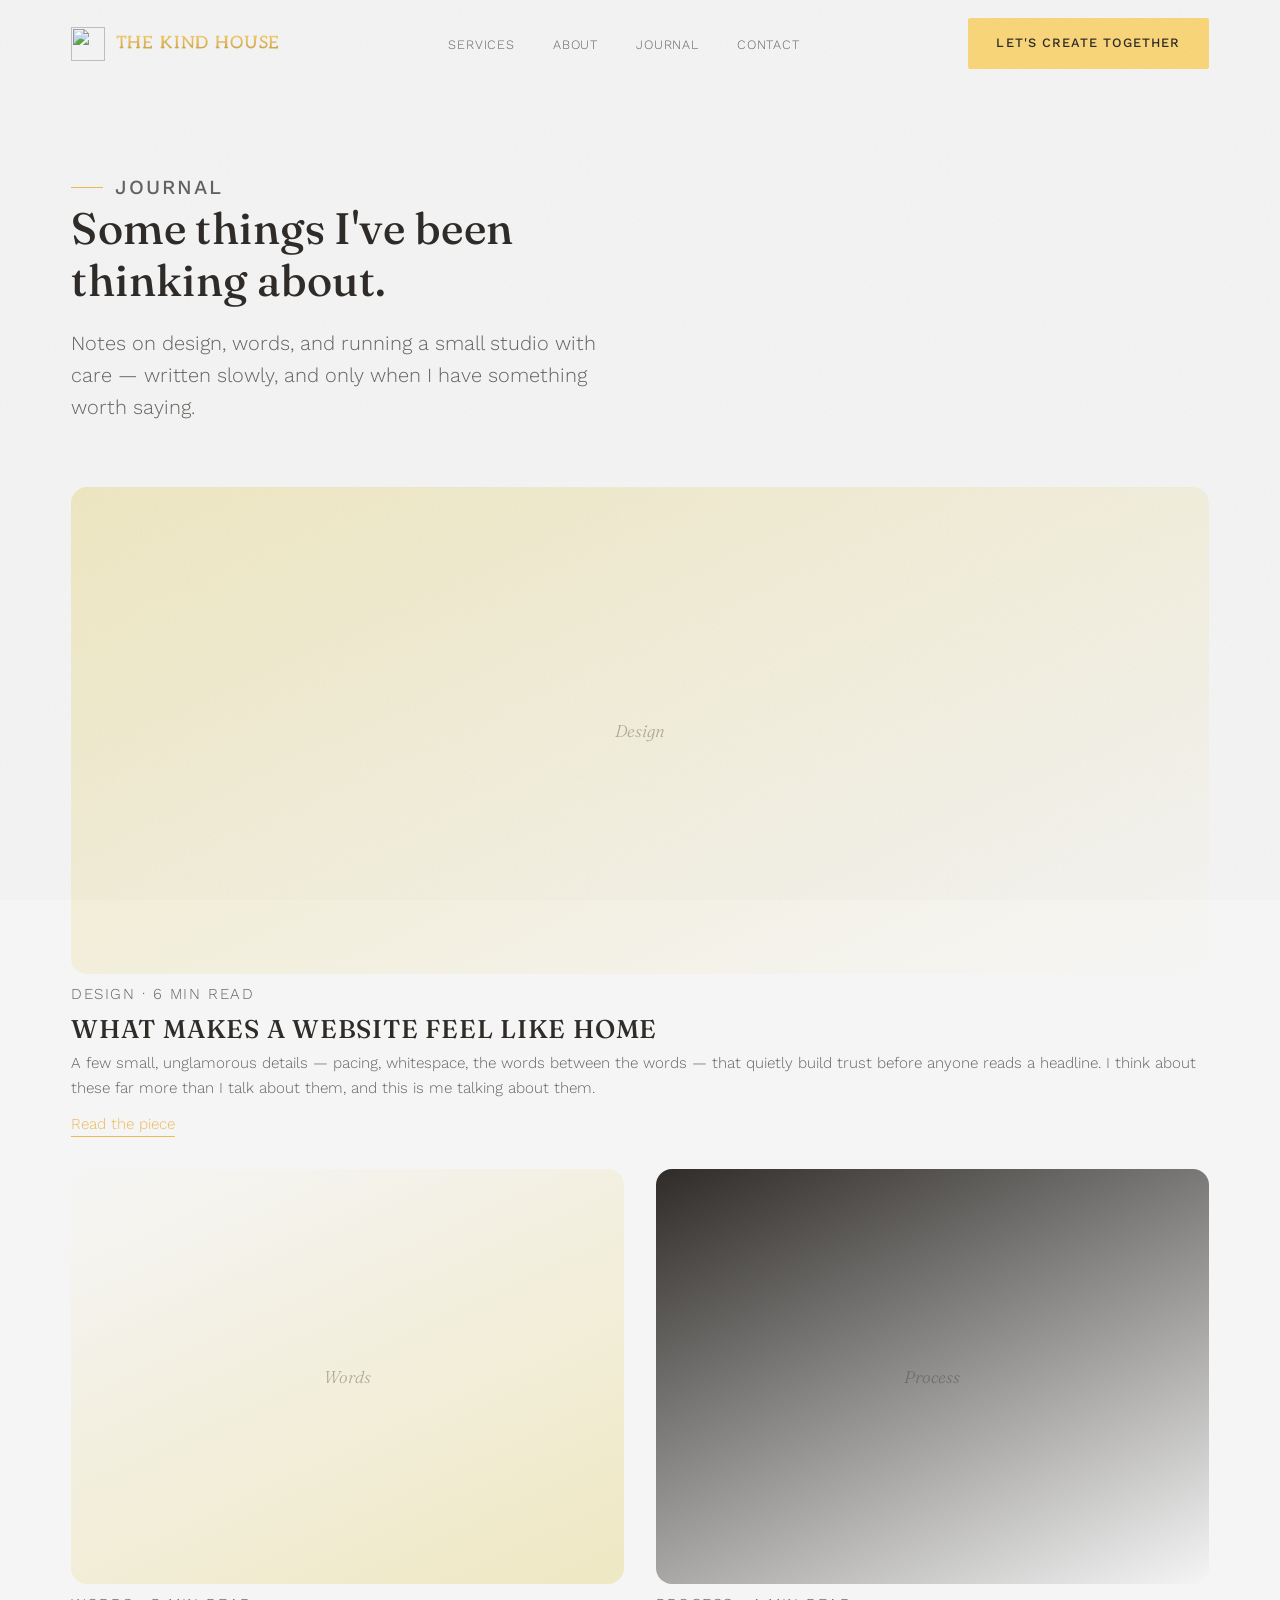
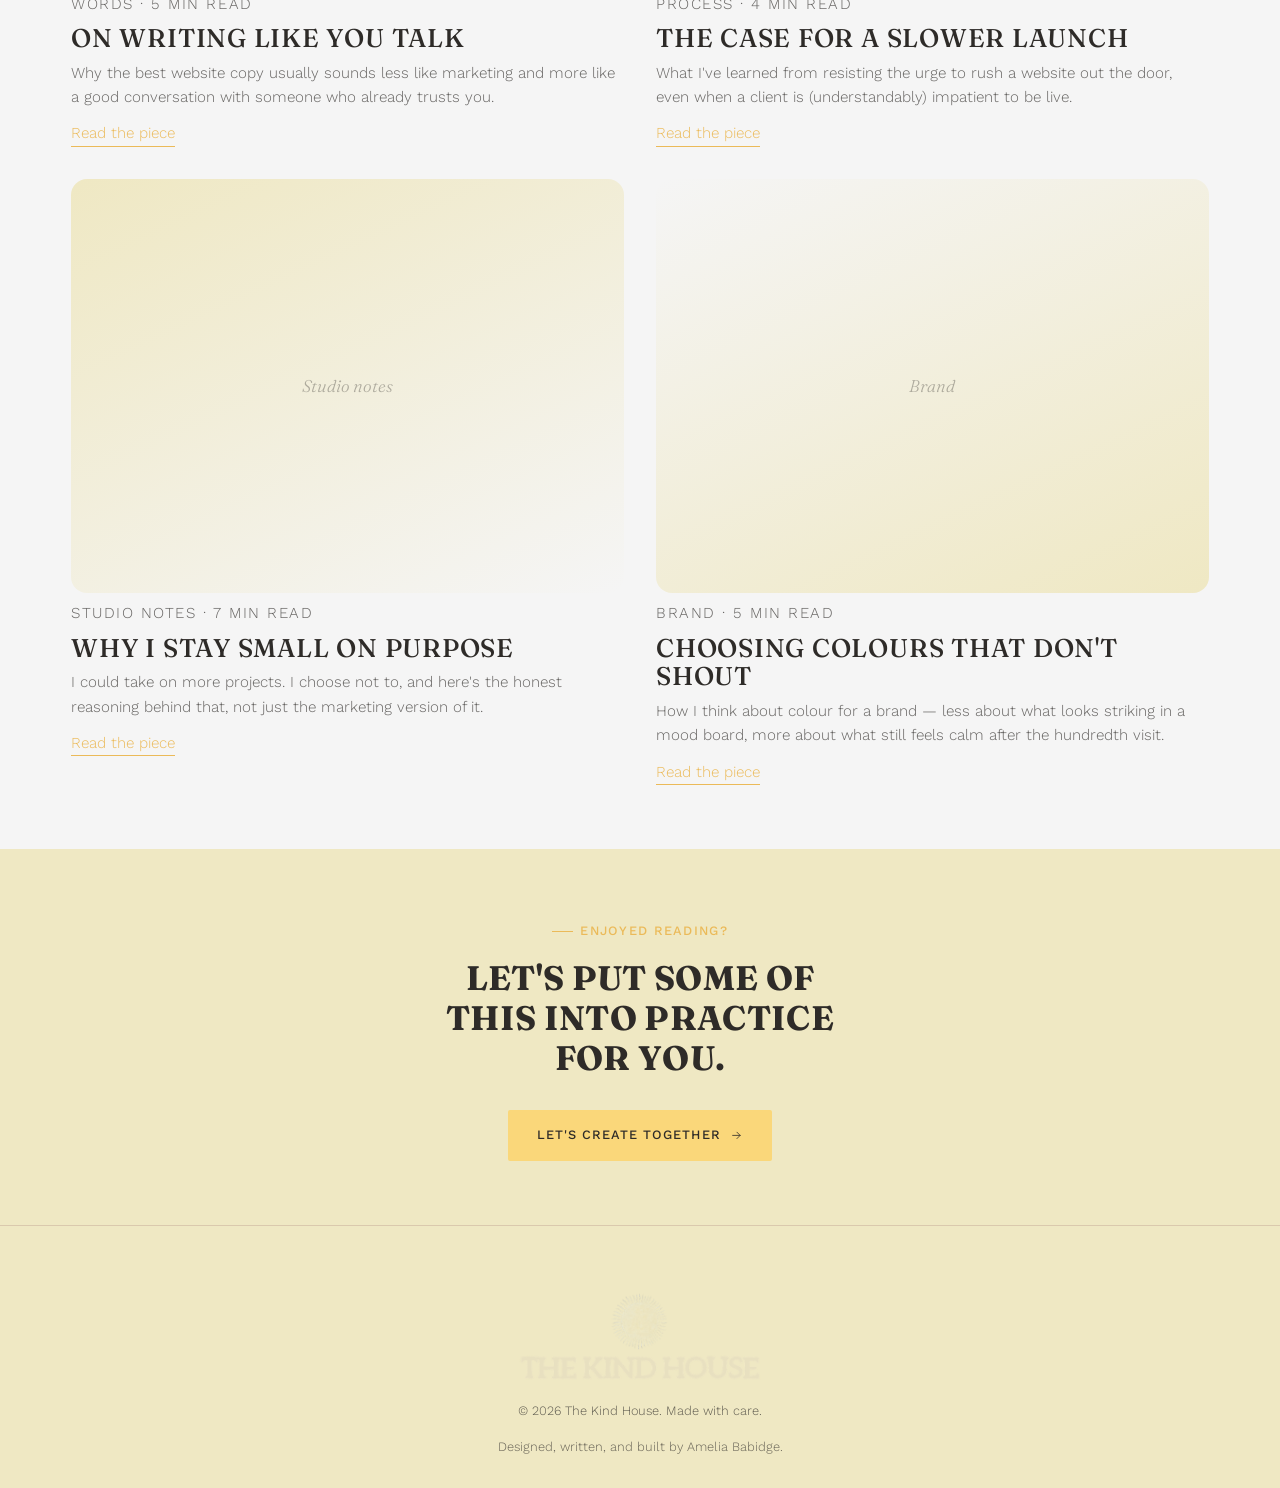
==== journal.html @ 92430867 "Intro statement rises up over the hero video near its end Same pattern as the About/dolphin and Kind" ====
<!doctype html>
<html lang="en">
<head>
  <meta charset="UTF-8">
  <meta name="viewport" content="width=device-width, initial-scale=1">
  <title>Journal — The Kind House</title>
  <meta name="description" content="Notes on design, words, and running a small studio with care — from The Kind House.">
  <link rel="icon" type="image/png" sizes="32x32" href="assets/favicon-32.png">
  <link rel="icon" type="image/png" sizes="16x16" href="assets/favicon-16.png">
  <link rel="apple-touch-icon" sizes="180x180" href="assets/favicon-180.png">
  <link rel="icon" href="assets/favicon.ico">
  <link rel="stylesheet" href="css/style.css?v=21">
</head>
<body>
  <a class="skip-link" href="#main">Skip to content</a>

  <div class="scroll-progress" aria-hidden="true"><span class="scroll-progress__bar"></span></div>

  <header class="site-header" id="site-header">
    <div class="container site-header__inner">
      <a href="index.html" class="brand" aria-label="The Kind House — home">
        <img src="assets/img/icon.png" alt="" class="brand__mark">
        <span class="brand__word">The Kind House</span>
      </a>

      <nav class="nav" id="site-nav" aria-label="Primary">
        <ul class="nav__list">
          <li><a href="index.html#services">Services</a></li>
          <li><a href="index.html#about">About</a></li>
          <li><a href="journal.html">Journal</a></li>
          <li><a href="index.html#contact">Contact</a></li>
        </ul>
      </nav>

      <div class="site-header__actions">
        <a href="index.html#contact" class="btn btn-primary header-cta">Let's create together</a>
        <button class="nav-toggle" id="nav-toggle" aria-expanded="false" aria-controls="site-nav">
          <span class="visually-hidden">Toggle menu</span>
          <span class="nav-toggle__bar"></span>
        </button>
      </div>
    </div>
  </header>

  <main id="main">
    <section class="page-hero">
      <div class="container">
        <p class="eyebrow" data-reveal>Journal</p>
        <h1 data-reveal>Some things I've been thinking about.</h1>
        <p data-reveal>Notes on design, words, and running a small studio with care — written slowly, and only when I have something worth saying.</p>
      </div>
    </section>

    <section style="padding-top: 0;">
      <div class="container">
        <div class="journal-index__grid">

          <article class="journal-card" data-reveal>
            <div class="journal-card__media tone-3"><span>Design</span></div>
            <p class="journal-card__meta">Design · 6 min read</p>
            <h3>What makes a website feel like home</h3>
            <p>A few small, unglamorous details — pacing, whitespace, the words between the words — that quietly build trust before anyone reads a headline. I think about these far more than I talk about them, and this is me talking about them.</p>
            <a href="#">Read the piece</a>
          </article>

          <article class="journal-card" data-reveal>
            <div class="journal-card__media tone-1"><span>Words</span></div>
            <p class="journal-card__meta">Words · 5 min read</p>
            <h3>On writing like you talk</h3>
            <p>Why the best website copy usually sounds less like marketing and more like a good conversation with someone who already trusts you.</p>
            <a href="#">Read the piece</a>
          </article>

          <article class="journal-card" data-reveal>
            <div class="journal-card__media tone-2"><span>Process</span></div>
            <p class="journal-card__meta">Process · 4 min read</p>
            <h3>The case for a slower launch</h3>
            <p>What I've learned from resisting the urge to rush a website out the door, even when a client is (understandably) impatient to be live.</p>
            <a href="#">Read the piece</a>
          </article>

          <article class="journal-card" data-reveal>
            <div class="journal-card__media tone-3"><span>Studio notes</span></div>
            <p class="journal-card__meta">Studio notes · 7 min read</p>
            <h3>Why I stay small on purpose</h3>
            <p>I could take on more projects. I choose not to, and here's the honest reasoning behind that, not just the marketing version of it.</p>
            <a href="#">Read the piece</a>
          </article>

          <article class="journal-card" data-reveal>
            <div class="journal-card__media tone-1"><span>Brand</span></div>
            <p class="journal-card__meta">Brand · 5 min read</p>
            <h3>Choosing colours that don't shout</h3>
            <p>How I think about colour for a brand — less about what looks striking in a mood board, more about what still feels calm after the hundredth visit.</p>
            <a href="#">Read the piece</a>
          </article>

        </div>
      </div>
    </section>

    <section class="section-alt" id="contact" style="text-align:center;">
      <div class="container" style="max-width: 34rem;">
        <p class="eyebrow" data-reveal style="justify-content:center;">Enjoyed reading?</p>
        <h2 data-reveal style="margin-top:1rem; font-size: var(--step-2xl);">Let's put some of this into practice for you.</h2>
        <div data-reveal style="margin-top:2rem; display:flex; justify-content:center;">
          <a href="index.html#contact" class="btn btn-primary">Let's create together
            <svg viewBox="0 0 24 24" fill="none" stroke="currentColor" stroke-width="1.5" stroke-linecap="round"><path d="M5 12h14M13 6l6 6-6 6"/></svg>
          </a>
        </div>
      </div>
    </section>
  </main>

  <footer class="site-footer">
    <div class="container footer__bottom-only">
      <a href="index.html" class="brand">
        <img src="assets/img/the%20kind%20house%20logo.png" alt="The Kind House" class="brand__logo brand__logo--footer">
      </a>
      <p class="footer__copyright">&copy; <span id="year"></span> The Kind House. Made with care.</p>
      <p class="footer__credit">Designed, written, and built by Amelia Babidge.</p>
    </div>
  </footer>

  <script src="js/script.js"></script>
  <script src="js/motion.js"></script>
</body>
</html>
---- css/style.css ----
/* ==========================================================================
   Kind House — Design Tokens
   Quiet, editorial, hand-crafted. A creative home for thoughtful businesses.
   ========================================================================== */

@import url('https://fonts.googleapis.com/css2?family=Cormorant+Garamond:ital,wght@0,400;0,500;0,600;1,400;1,500&family=Work+Sans:wght@300;400;500;600&family=Fraunces:ital,opsz,wght@0,9..144,300;0,9..144,600;0,9..144,900;1,9..144,500&display=swap');

@font-face {
  font-family: 'Raw Serif';
  src: url('../assets/fonts/RawSerif-Regular.ttf') format('truetype');
  font-weight: 400;
  font-style: normal;
  font-display: swap;
}
@font-face {
  font-family: 'Raw Serif';
  src: url('../assets/fonts/RawSerif-Bold.ttf') format('truetype');
  font-weight: 700;
  font-style: normal;
  font-display: swap;
}
@font-face {
  font-family: 'Raw Serif';
  src: url('../assets/fonts/RawSerif-Italic.ttf') format('truetype');
  font-weight: 400;
  font-style: italic;
  font-display: swap;
}
@font-face {
  font-family: 'Raw Serif';
  src: url('../assets/fonts/RawSerif-BoldItalic.ttf') format('truetype');
  font-weight: 700;
  font-style: italic;
  font-display: swap;
}

:root {
  /* Color — only #F5F5F5 (primary) and #EFE8C3 (warm accent) as backgrounds, with charcoal and yellow/gold as accents. */
  --color-bg: #f5f5f5;
  --color-bg-alt: #efe8c3;
  --color-stone: #f5f5f5;
  --color-honey: #ebba59;
  --color-honey-deep: #b8862a;
  --color-butter: #fad77a;
  --color-butter-deep: #c99a3e;
  --color-gold-light: #fad77a;
  --color-gold-deep: #b8862a;
  --color-charcoal: #2e2b28;
  --color-charcoal-soft: rgba(46, 43, 40, 0.72);
  --color-charcoal-faint: rgba(46, 43, 40, 0.7);
  --color-border: rgba(46, 43, 40, 0.18);
  --color-card: #f5f5f5;
  --color-on-dark: #fce9b5;

  /* Wine — a single premium accent, used sparingly alongside the honey/gold system. */
  --color-wine: #6b2737;
  --color-wine-deep: #4f1c28;
  --color-wine-soft: rgba(107, 39, 55, 0.16);

  /* Type — Fraunces carries the bold, hand-set display moments; Baloo 2 is the rounded, chunky wordmark face; Cormorant stays for small italic warmth; Work Sans for body and labels. */
  --font-serif: 'Cormorant Garamond', 'Iowan Old Style', Georgia, serif;
  --font-sans: 'Work Sans', -apple-system, BlinkMacSystemFont, sans-serif;
  --font-display: 'Fraunces', 'Cormorant Garamond', Georgia, serif;
  --font-raw-serif: 'Raw Serif', 'Cormorant Garamond', Georgia, serif;

  --step-xs: 0.8rem;
  --step-sm: 0.95rem;
  --step-base: 1.0625rem;
  --step-md: 1.25rem;
  --step-lg: 1.6rem;
  --step-xl: clamp(1.5rem, 1.35rem + 0.7vw, 1.85rem);
  --step-2xl: clamp(1.6rem, 1.35rem + 1.2vw, 2.125rem);
  --step-3xl: clamp(1.9rem, 1.5rem + 1.9vw, 2.75rem);

  /* Spacing — generous, editorial */
  --space-1: 0.25rem;
  --space-2: 0.5rem;
  --space-3: 0.75rem;
  --space-4: 1rem;
  --space-5: 1.25rem;
  --space-6: 1.5rem;
  --space-7: 1.75rem;
  --space-8: 2rem;
  --space-12: 3rem;
  --space-14: 3.5rem;
  --space-16: 4rem;
  --space-24: 6rem;
  --space-32: 8rem;

  --container-max: 1240px;
  --border-hairline: 1px solid var(--color-border);
  --ease-out: cubic-bezier(0.16, 1, 0.3, 1);
  --dur-base: 480ms;

  --header-h: 84px;
}

/* ==========================================================================
   Reset
   ========================================================================== */

*, *::before, *::after { box-sizing: border-box; }

html {
  scroll-behavior: smooth;
  -webkit-text-size-adjust: 100%;
}

@media (prefers-reduced-motion: reduce) {
  html { scroll-behavior: auto; }
  *, *::before, *::after {
    animation-duration: 0.01ms !important;
    animation-iteration-count: 1 !important;
    transition-duration: 0.01ms !important;
    scroll-behavior: auto !important;
  }
}

body, h1, h2, h3, h4, p, figure, blockquote, dl, dd, ul {
  margin: 0;
}

ul { padding: 0; list-style: none; }

body {
  font-family: var(--font-sans);
  background: var(--color-bg);
  color: var(--color-charcoal);
  font-size: var(--step-base);
  font-weight: 300;
  line-height: 1.6;
  -webkit-font-smoothing: antialiased;
  position: relative;
}

/* Subtle paper grain — gives the whole page a lightly worn, printed quality rather than a flat digital surface. */
body::after {
  content: '';
  position: fixed;
  inset: 0;
  z-index: 300;
  pointer-events: none;
  opacity: 0.05;
  mix-blend-mode: multiply;
  background-image: url("data:image/svg+xml;utf8,<svg xmlns='http://www.w3.org/2000/svg' width='180' height='180'><filter id='n'><feTurbulence type='fractalNoise' baseFrequency='0.85' numOctaves='2' stitchTiles='stitch'/><feColorMatrix type='matrix' values='0 0 0 0 0.18  0 0 0 0 0.16  0 0 0 0 0.14  0 0 0 0.9 0'/></filter><rect width='100%25' height='100%25' filter='url(%23n)'/></svg>");
  background-size: 180px 180px;
}

@media (prefers-reduced-motion: reduce) {
  body::after { display: none; }
}

img { max-width: 100%; display: block; }

a { color: inherit; text-decoration: none; }

h1, h2, h3, h4 {
  font-family: var(--font-display);
  font-weight: 500;
  line-height: 1.12;
  color: var(--color-charcoal);
}

h1, .section-head h2, #contact h2 {
  font-family: var(--font-display);
  font-weight: 480;
  font-optical-sizing: auto;
  letter-spacing: 0.01em;
  line-height: 1.18;
}

h3 {
  text-transform: uppercase;
  letter-spacing: 0.03em;
}

h1 em, .section-head h2 em {
  font-style: normal;
}

.skip-link {
  position: absolute;
  left: -999px;
  top: 0;
  background: var(--color-charcoal);
  color: var(--color-bg);
  padding: 0.75rem 1.25rem;
  z-index: 200;
}
.skip-link:focus { left: 1rem; top: 1rem; }

:focus-visible {
  outline: 2px solid var(--color-honey);
  outline-offset: 3px;
}

.container {
  max-width: var(--container-max);
  margin-inline: auto;
  padding-inline: clamp(1.5rem, 4vw, 3.5rem);
}

.eyebrow {
  display: inline-flex;
  align-items: center;
  gap: 0.6em;
  font-family: var(--font-sans);
  font-size: var(--step-xs);
  font-weight: 500;
  letter-spacing: 0.1em;
  text-transform: uppercase;
  color: var(--color-honey);
}
.eyebrow::before {
  content: '';
  width: 1.6em;
  height: 1px;
  background: var(--color-honey);
  display: inline-block;
}

/* ==========================================================================
   Buttons
   ========================================================================== */

.btn {
  display: inline-flex;
  align-items: center;
  gap: 0.6rem;
  padding: 0.95rem 1.8rem;
  border-radius: 2px;
  font-family: var(--font-sans);
  font-size: var(--step-xs);
  font-weight: 500;
  letter-spacing: 0.08em;
  text-transform: uppercase;
  transition: transform var(--dur-base) var(--ease-out), background-color var(--dur-base) var(--ease-out),
    color var(--dur-base) var(--ease-out), border-color var(--dur-base) var(--ease-out);
  white-space: nowrap;
  cursor: pointer;
  border: none;
}
.btn svg { width: 1em; height: 1em; transition: transform var(--dur-base) var(--ease-out); }
.btn:hover svg { transform: translateX(3px); }
.btn:hover { transform: translateY(-2px); }

.btn-primary {
  background: var(--color-butter);
  color: var(--color-charcoal);
}
.btn-primary:hover { background: var(--color-honey); }

.btn-ghost {
  background: transparent;
  color: var(--color-charcoal);
  border: 1px solid var(--color-border);
}
.btn-ghost:hover { border-color: var(--color-honey); color: var(--color-honey); }

/* ==========================================================================
   Scroll progress
   ========================================================================== */

.scroll-progress {
  position: fixed;
  inset-inline: 0;
  top: 0;
  height: 3px;
  z-index: 150;
  pointer-events: none;
}
.scroll-progress__bar {
  display: block;
  height: 100%;
  width: 0%;
  background: linear-gradient(90deg, var(--color-wine), var(--color-honey));
  transform-origin: left;
}

/* ==========================================================================
   Header
   ========================================================================== */

.site-header {
  position: fixed;
  inset-inline: 0;
  top: 0;
  z-index: 100;
  border-bottom: 1px solid transparent;
  transition: background-color var(--dur-base) var(--ease-out), border-color var(--dur-base) var(--ease-out),
    backdrop-filter var(--dur-base) var(--ease-out), opacity var(--dur-base) var(--ease-out),
    transform var(--dur-base) var(--ease-out);
}
.site-header.is-scrolled {
  background: rgba(245, 245, 245, 0.86);
  backdrop-filter: blur(10px);
  border-bottom-color: var(--color-border);
}
.site-header.header-hidden {
  opacity: 0;
  transform: translateY(-16px);
  pointer-events: none;
}
/* The photo-hero header stays fully transparent the entire time it's visible —
   it fades away at the second section instead of turning solid. */
body.has-hero-photo .site-header.is-scrolled {
  background: transparent;
  backdrop-filter: none;
  border-bottom-color: transparent;
}

.site-header__inner {
  height: var(--header-h);
  display: flex;
  align-items: center;
  justify-content: space-between;
  gap: 2rem;
}

.brand--logo-only { justify-self: center; }
.brand__logo { height: 40px; width: auto; }
.brand__logo--large { height: 100px; }
.brand__logo--footer { height: 95px; }

.site-header__top {
  display: grid;
  grid-template-columns: 1fr auto 1fr;
  align-items: center;
  padding-block: var(--space-4);
}
.site-header__spacer { display: block; }
.site-header--stacked .site-header__actions { justify-self: end; }
.site-header--stacked .nav {
  padding-block: var(--space-3);
}
.site-header--stacked .nav__list { justify-content: center; }

@media (min-width: 861px) {
  .site-header--stacked .nav { display: block; }
}

.brand {
  display: flex;
  align-items: center;
  gap: 0.65rem;
  color: var(--color-charcoal);
}
.brand__mark { width: 34px; height: 34px; object-fit: contain; color: var(--color-charcoal); }
.brand__word {
  font-family: var(--font-raw-serif);
  font-weight: 400;
  text-transform: uppercase;
  letter-spacing: 0.04em;
  font-size: 1.3rem;
  background: linear-gradient(180deg, var(--color-gold-light) 15%, var(--color-gold-deep) 100%);
  background-clip: text;
  -webkit-background-clip: text;
  color: transparent;
  -webkit-text-fill-color: transparent;
}

.nav__list {
  display: flex;
  align-items: center;
  gap: 2.4rem;
}
.nav__list a {
  font-family: var(--font-sans);
  font-size: var(--step-xs);
  letter-spacing: 0.06em;
  text-transform: uppercase;
  color: var(--color-charcoal-soft);
  position: relative;
  padding-bottom: 4px;
}
.nav__list a::after {
  content: '';
  position: absolute;
  left: 0; bottom: 0;
  width: 100%; height: 1px;
  background: var(--color-honey);
  transform: scaleX(0);
  transform-origin: left;
  transition: transform var(--dur-base) var(--ease-out);
}
.nav__list a:hover { color: var(--color-charcoal); }
.nav__list a:hover::after { transform: scaleX(1); }

.site-header__actions { display: flex; align-items: center; gap: 1rem; }

/* Transparent, light-text header the whole time it sits over the hero photo — it fades away rather than turning solid. */
body.has-hero-photo .site-header .nav:not(.is-open) .nav__list a,
body.has-hero-photo .site-header .nav-toggle {
  color: var(--color-on-dark);
}
body.has-hero-photo .site-header .nav-toggle {
  border-color: rgba(243, 233, 216, 0.4);
}
body.has-hero-photo .site-header .nav:not(.is-open) .nav__list a:hover {
  color: var(--color-honey);
}
.nav-toggle {
  display: none;
  width: 40px; height: 40px;
  border-radius: 50%;
  border: 1px solid var(--color-border);
  background: transparent;
  align-items: center;
  justify-content: center;
  cursor: pointer;
}
.nav-toggle__bar {
  display: block;
  width: 16px; height: 1px;
  background: currentColor;
  position: relative;
  transition: background-color var(--dur-base) var(--ease-out);
}
.nav-toggle__bar::before, .nav-toggle__bar::after {
  content: '';
  position: absolute;
  left: 0; width: 100%; height: 1px;
  background: currentColor;
  transition: transform var(--dur-base) var(--ease-out);
}
.nav-toggle__bar::before { transform: translateY(-5px); }
.nav-toggle__bar::after { transform: translateY(5px); }

.nav-toggle.is-open .nav-toggle__bar { background: transparent; }
.nav-toggle.is-open .nav-toggle__bar::before { transform: translateY(0) rotate(45deg); }
.nav-toggle.is-open .nav-toggle__bar::after { transform: translateY(0) rotate(-45deg); }

.visually-hidden {
  position: absolute;
  width: 1px; height: 1px;
  overflow: hidden;
  clip: rect(0 0 0 0);
}

@media (max-width: 860px) {
  .nav { position: fixed; inset: var(--header-h) 0 0 0; background: var(--color-bg);
    transform: translateY(-8px); opacity: 0; pointer-events: none; transition: opacity var(--dur-base) var(--ease-out), transform var(--dur-base) var(--ease-out); }
  .nav.is-open { opacity: 1; transform: translateY(0); pointer-events: auto; }
  .nav__list { flex-direction: column; align-items: flex-start; gap: 0; padding: var(--space-8) clamp(1.5rem, 4vw, 3.5rem); }
  .nav__list li { width: 100%; border-bottom: var(--border-hairline); }
  .nav__list a { display: block; padding: 1.1rem 0; font-family: var(--font-display); font-size: 1.4rem; }
  .nav-toggle { display: flex; }
  .site-header--stacked .nav { border-top: none; }
}

/* ==========================================================================
   Hero
   ========================================================================== */

.hero {
  min-height: max(100svh, 640px);
  display: flex;
  align-items: center;
  padding-top: var(--header-h);
  position: relative;
  overflow: hidden;
}

.hero__grain {
  position: absolute;
  inset: -10%;
  opacity: 0.5;
  pointer-events: none;
  mix-blend-mode: multiply;
}

.hero__inner {
  display: flex;
  flex-direction: column;
  align-items: center;
  text-align: center;
  width: 100%;
  max-width: 42rem;
  margin-inline: auto;
  padding-block: var(--space-8);
}

.hero--photo {
  color: var(--color-on-dark);
}

.hero__media {
  position: absolute;
  inset: 0;
  z-index: 0;
  overflow: hidden;
}
.hero__media-img {
  width: 100%;
  height: 100%;
  object-fit: cover;
  object-position: center 35%;
}
.hero__media-video {
  object-position: center center;
  background: var(--color-charcoal);
}
.hero__media-video::-webkit-media-controls {
  display: none !important;
}
.hero__media-placeholder {
  position: absolute;
  inset: 0;
  background: linear-gradient(160deg, var(--color-stone), var(--color-charcoal) 130%);
}

.hero__content {
  position: relative;
  z-index: 1;
  display: flex;
  flex-direction: column;
  align-items: center;
  transition: opacity 0.15s linear, transform 0.15s linear;
}

.hero__title {
  font-family: var(--font-display);
  font-weight: 700;
  text-transform: uppercase;
  letter-spacing: 0.01em;
  line-height: 1.16;
  font-size: clamp(1.4rem, 1.05rem + 1.6vw, 2.125rem);
  max-width: 22ch;
  margin-top: var(--space-12);
  color: var(--color-on-dark);
  text-shadow: 0 1px 3px rgba(20, 16, 12, 0.35), 0 12px 32px rgba(20, 16, 12, 0.3);
}
.hero__title em { font-style: italic; color: var(--color-honey); white-space: nowrap; }
@media (min-width: 420px) {
  .hero__title-line { white-space: nowrap; }
}

.hero__lede {
  margin-top: var(--space-6);
  font-size: var(--step-md);
  color: var(--color-on-dark);
  opacity: 0.85;
  max-width: 34ch;
  font-weight: 300;
  text-shadow: 0 1px 3px rgba(20, 16, 12, 0.35), 0 8px 24px rgba(20, 16, 12, 0.28);
}

.hero__actions {
  margin-top: var(--space-8);
  display: flex;
  flex-wrap: wrap;
  justify-content: center;
  gap: 1rem;
}

.scroll-cue {
  position: absolute;
  bottom: var(--space-8);
  left: clamp(1.5rem, 4vw, 3.5rem);
  display: flex;
  align-items: center;
  gap: 0.75rem;
  font-size: var(--step-xs);
  letter-spacing: 0.12em;
  text-transform: uppercase;
  color: var(--color-charcoal-faint);
  transition: opacity 0.15s linear;
}
.scroll-cue__line { width: 32px; height: 1px; background: currentColor; }
body.has-hero-photo .scroll-cue {
  color: var(--color-on-dark);
  text-shadow: 0 1px 3px rgba(20, 16, 12, 0.4);
}

.hero__intro-overlay {
  position: absolute;
  inset: 0;
  z-index: 1;
  display: flex;
  flex-direction: column;
  align-items: center;
  justify-content: center;
  text-align: center;
  padding-inline: clamp(1.5rem, 4vw, 3.5rem);
  opacity: 0;
  pointer-events: none;
}
.hero__intro-overlay .intro__statement {
  color: var(--color-on-dark);
  text-shadow: 0 1px 3px rgba(20, 16, 12, 0.4), 0 12px 32px rgba(20, 16, 12, 0.3);
}
.hero__intro-overlay .intro__support p {
  color: var(--color-on-dark);
  opacity: 0.9;
  text-shadow: 0 1px 3px rgba(20, 16, 12, 0.35);
}
.hero__intro-overlay .intro__statement,
.hero__intro-overlay .intro__support {
  max-width: 34rem;
}

/* ==========================================================================
   Section rhythm
   ========================================================================== */

section { padding-block: var(--space-16); }
.section-alt { background: var(--color-bg-alt); }

.section-head { max-width: 42rem; }
.section-head h2 { margin-top: var(--space-4); font-size: var(--step-2xl); }
.section-head p { margin-top: var(--space-5); color: var(--color-charcoal-soft); font-size: var(--step-md); }
.section-head.center { margin-inline: auto; text-align: center; }
.section-head.center .eyebrow { justify-content: center; }
.section-head.split { display: flex; justify-content: space-between; align-items: flex-end; gap: 2rem; max-width: none; flex-wrap: wrap; }

#services { padding-block: 0; }
.services__band {
  position: relative;
  overflow: hidden;
  background: var(--color-bg-alt);
  padding-block: var(--space-12);
}
.services__band > .container {
  position: relative;
  z-index: 1;
}
.services__band::before,
.services__band::after {
  content: '';
  position: absolute;
  border-radius: 50%;
  filter: blur(70px);
  z-index: 0;
  pointer-events: none;
  will-change: transform;
}
.services__band::before {
  width: min(65vw, 760px);
  height: min(65vw, 760px);
  top: -22%;
  left: -12%;
  background: radial-gradient(circle, rgba(250, 215, 122, 0.65) 0%, rgba(250, 215, 122, 0) 70%);
  animation: servicesBandDriftA 24s ease-in-out infinite;
}
.services__band::after {
  width: min(60vw, 700px);
  height: min(60vw, 700px);
  bottom: -26%;
  right: -10%;
  background: radial-gradient(circle, rgba(107, 39, 55, 0.4) 0%, rgba(107, 39, 55, 0) 70%);
  animation: servicesBandDriftB 28s ease-in-out infinite;
}
@keyframes servicesBandDriftA {
  0%, 100% { transform: translate(0, 0) scale(1); }
  33% { transform: translate(10%, 6%) scale(1.12); }
  66% { transform: translate(4%, 14%) scale(0.96); }
}
@keyframes servicesBandDriftB {
  0%, 100% { transform: translate(0, 0) scale(1); }
  33% { transform: translate(-8%, -10%) scale(1.08); }
  66% { transform: translate(-14%, -2%) scale(0.94); }
}

.about-intro-row {
  display: grid;
  grid-template-columns: 1fr 1fr;
  align-items: stretch;
  min-height: 340px;
}
.about-intro-row__text {
  display: flex;
  align-items: center;
  justify-content: center;
  padding: var(--space-10) clamp(1.5rem, 5vw, 4rem);
}
.about-intro-row__media {
  display: flex;
  align-items: center;
  justify-content: center;
  margin: var(--space-6) clamp(1rem, 3vw, 2rem);
}
/* [data-reveal]'s own transition shorthand (below) ties with this on
   specificity and would otherwise wipe out the scale transition
   depending on source order — this selector outweighs it. */
.about-intro-row__media[data-reveal] {
  transition: opacity 0.9s var(--ease-out), transform 0.9s var(--ease-out), scale 0.6s var(--ease-out);
}
.about-intro-row__media:hover {
  scale: 1.03;
}
.about-intro-row__media img {
  width: 100%;
  height: 100%;
  object-fit: contain;
  display: block;
  border-radius: 1.25rem;
}
@media (max-width: 900px) {
  .about-intro-row { grid-template-columns: 1fr; min-height: 0; }
  .about-intro-row__text { padding: var(--space-12) clamp(1.5rem, 6vw, 3rem); }
  .about-intro-row__media { margin: 0 clamp(1.5rem, 6vw, 3rem) var(--space-12); }
  .about-intro-row__media img { max-height: 480px; width: auto; }
}

.about-intro { max-width: 26rem; }
.about-intro__sun {
  display: block;
  width: clamp(80px, 10vw, 145px);
  height: auto;
  margin: 0 auto var(--space-8);
}
.about-intro h2 {
  font-family: var(--font-display);
  font-weight: 700;
  text-transform: uppercase;
  letter-spacing: 0.01em;
  font-size: clamp(1.35rem, 1.1rem + 1vw, 1.85rem);
}
.about-intro__copy {
  margin-top: var(--space-6);
  display: flex;
  flex-direction: column;
  gap: var(--space-5);
}
.about-intro__copy p {
  font-size: var(--step-sm);
  line-height: 1.7;
  color: var(--color-charcoal-soft);
}
.about-intro__lead { color: var(--color-charcoal-soft); }
.about-intro__highlight-inline {
  font: inherit;
  color: inherit;
}
.about-intro__copy .about-intro__highlight {
  font-family: var(--font-display);
  font-style: normal;
  font-weight: 700;
  font-size: var(--step-md);
  line-height: 1.45;
  color: var(--color-wine);
}

/* ==========================================================================
   Brand Introduction
   ========================================================================== */

.intro__statement {
  display: flex;
  flex-direction: column;
  align-items: center;
  font-family: var(--font-display);
  font-weight: 700;
  text-transform: uppercase;
  letter-spacing: 0.01em;
  line-height: 1.2;
  font-size: clamp(1.5rem, 1.2rem + 1.5vw, 2.125rem);
  color: var(--color-charcoal);
}
.intro__statement-line { display: block; }

@media (min-width: 900px) {
  .intro__statement-line { white-space: nowrap; }
}
.intro__support {
  margin-top: var(--space-8);
  display: flex;
  flex-direction: column;
  gap: var(--space-6);
}
.intro__support p {
  font-size: var(--step-md);
  line-height: 1.75;
  color: var(--color-charcoal-soft);
}

/* ==========================================================================
   Services
   ========================================================================== */

.services__head { max-width: 36rem; }
.services__head p { font-size: var(--step-sm); }
@media (min-width: 700px) {
  .services__head h2 { white-space: nowrap; }
}

.service-card__sun { display: block; width: 32px; height: auto; margin-inline: auto; transition: transform 0.6s var(--ease-out); }
.service-card:hover .service-card__sun { transform: rotate(35deg); }
.service-card h3 { margin-top: var(--space-4); font-size: var(--step-lg); font-family: var(--font-display); font-weight: 700; text-align: center; }
.service-card p { margin-top: var(--space-3); color: var(--color-charcoal-soft); font-size: var(--step-sm); line-height: 1.7; text-align: center; }

.services__grid {
  display: grid;
  grid-template-columns: repeat(3, 1fr);
  column-gap: clamp(1.5rem, 4vw, 3rem);
  row-gap: var(--space-12);
}
.services__grid--primary { margin-top: var(--space-16); }
.services__grid--secondary {
  margin-top: var(--space-14);
}

.service-card--secondary .service-card__sun { width: 24px; opacity: 0.82; }

.services__closing {
  margin-top: var(--space-16);
  max-width: 34rem;
  margin-inline: auto;
  text-align: center;
}
.services__closing p {
  font-family: var(--font-display);
  font-style: italic;
  font-weight: 500;
  font-size: var(--step-md);
  line-height: 1.6;
  color: var(--color-charcoal);
}

@media (max-width: 760px) {
  .services__grid { grid-template-columns: 1fr; }
}

/* ==========================================================================
   About
   ========================================================================== */

.about__grid {
  display: grid;
  grid-template-columns: 0.9fr 1.1fr;
  gap: clamp(2rem, 5vw, 5rem);
  align-items: center;
}
@keyframes aboutVisualFloat {
  0%, 100% { translate: 0 0; }
  50% { translate: 0 -14px; }
}
.about__visual {
  aspect-ratio: 3 / 4;
  border-radius: 1.5rem;
  position: relative;
  overflow: hidden;
  box-shadow: 0 40px 80px -40px rgba(46, 43, 40, 0.28);
  animation: aboutVisualFloat 6s ease-in-out infinite;
  transition: scale 0.6s var(--ease-out), box-shadow 0.6s var(--ease-out);
}
.about__visual:hover {
  scale: 1.02;
  box-shadow: 0 48px 90px -36px rgba(46, 43, 40, 0.36);
}
.about__visual img { width: 100%; height: 100%; object-fit: cover; object-position: center 30%; display: block; }
.about__title {
  font-family: var(--font-display);
  font-weight: 700;
  text-transform: uppercase;
  letter-spacing: 0.01em;
  font-size: var(--step-2xl);
}
.about__body { margin-top: var(--space-6); color: var(--color-charcoal-soft); font-size: var(--step-md); }
.about__body + .about__body { margin-top: var(--space-4); }

@media (max-width: 900px) {
  .about__grid { grid-template-columns: 1fr; }
  .about__visual { order: -1; max-width: 22rem; margin-inline: auto; }
}

/* ==========================================================================
   Shared tone gradients (used by journal card placeholders)
   ========================================================================== */

.tone-1 { background: linear-gradient(155deg, var(--color-stone), var(--color-bg-alt)); }
.tone-2 { background: linear-gradient(155deg, var(--color-charcoal), var(--color-stone)); }
.tone-3 { background: linear-gradient(155deg, var(--color-bg-alt), var(--color-bg)); }

/* ==========================================================================
   Testimonials
   ========================================================================== */

.testimonials__grid {
  margin-top: var(--space-16);
  display: grid;
  grid-template-columns: repeat(3, 1fr);
  gap: var(--space-8);
}
.testimonial {
  display: flex;
  flex-direction: column;
  transition: transform var(--dur-base) var(--ease-out);
}
.testimonial:hover { transform: translateY(-6px); }
.testimonial blockquote {
  position: relative;
  font-family: var(--font-sans);
  font-style: italic;
  font-size: var(--step-md);
  line-height: 1.6;
  flex: 1;
}
.testimonial blockquote::before {
  content: '\201C';
  display: block;
  font-family: var(--font-display);
  font-style: normal;
  font-weight: 700;
  font-size: 3.5rem;
  line-height: 1;
  color: var(--color-wine);
  margin-bottom: var(--space-2);
}
.testimonial figcaption { margin-top: var(--space-6); padding-top: var(--space-4); border-top: 1px solid var(--color-wine-soft); }
.testimonial figcaption .name { font-weight: 500; font-size: var(--step-sm); }
.testimonial figcaption .role { color: var(--color-charcoal-faint); font-size: var(--step-xs); }

@media (max-width: 900px) {
  .testimonials__grid { grid-template-columns: 1fr; }
}

/* ==========================================================================
   Journal
   ========================================================================== */

.journal__grid {
  margin-top: var(--space-16);
  display: grid;
  grid-template-columns: repeat(3, 1fr);
  gap: var(--space-8);
}
.journal-card__media {
  aspect-ratio: 4/3;
  border-radius: 1rem;
  display: flex; align-items: center; justify-content: center;
}
.journal-card__media span { font-family: var(--font-display); font-style: italic; color: rgba(46,43,40,0.35); }
.journal-card__meta { font-family: var(--font-sans); margin-top: var(--space-5); font-size: var(--step-xs); text-transform: uppercase; letter-spacing: 0.1em; color: var(--color-charcoal-faint); }
.journal-card h3 { margin-top: var(--space-2); font-size: var(--step-lg); }
.journal-card p { margin-top: var(--space-2); color: var(--color-charcoal-soft); font-size: var(--step-sm); }
.journal-card a { display: inline-block; margin-top: var(--space-3); font-size: var(--step-sm); border-bottom: 1px solid var(--color-honey); color: var(--color-honey); }

@media (max-width: 900px) {
  .journal__grid { grid-template-columns: 1fr; }
}

/* ==========================================================================
   How I Work
   ========================================================================== */

.process {
  position: relative;
  margin-top: var(--space-16);
  max-width: 40rem;
  margin-inline: auto;
}
.process__steps {
  display: flex;
  flex-direction: column;
  gap: var(--space-12);
}
.process__step {
  display: grid;
  grid-template-columns: 48px 1fr;
  gap: var(--space-6);
  align-items: start;
}
.process__marker {
  display: flex;
  align-items: center;
  justify-content: center;
  width: 48px;
  height: 48px;
  border-radius: 50%;
  background: var(--color-bg);
  border: 1px solid var(--color-border);
  font-family: var(--font-display);
  font-weight: 700;
  font-size: 0.95rem;
  color: var(--color-wine);
  position: relative;
  z-index: 1;
}
.process__body h3 {
  font-family: var(--font-display);
  font-weight: 700;
  font-size: var(--step-lg);
}
.process__body h3 .letter {
  display: inline-block;
  transition: transform 0.35s var(--ease-out), color 0.35s var(--ease-out);
  transition-delay: calc(var(--i, 0) * 25ms);
}
.process__step:hover .process__body h3 .letter {
  transform: translateY(-6px);
  color: var(--color-wine);
}
.process__body p {
  margin-top: var(--space-2);
  color: var(--color-charcoal-soft);
  font-size: var(--step-sm);
  line-height: 1.7;
}

@media (max-width: 640px) {
  .process__step { grid-template-columns: 40px 1fr; gap: var(--space-4); }
  .process__marker { width: 40px; height: 40px; font-size: 0.85rem; }
}

/* ==========================================================================
   Dolphin interlude
   ========================================================================== */

.dolphin-scroll {
  position: relative;
  height: 100svh;
  min-height: 480px;
  overflow: hidden;
}
.dolphin-scroll__media {
  position: absolute;
  inset: 0;
}
.dolphin-scroll__video {
  width: 100%;
  height: 100%;
  object-fit: cover;
  object-position: center center;
  display: block;
  background: var(--color-charcoal);
}
.dolphin-scroll__video::-webkit-media-controls {
  display: none !important;
}
.dolphin-scroll__about {
  position: absolute;
  inset: 0;
  z-index: 1;
  display: flex;
  align-items: center;
  justify-content: center;
  padding: clamp(1.25rem, 4vw, 3rem);
  opacity: 0;
  pointer-events: none;
}
.dolphin-scroll__about-card {
  background: rgba(245, 245, 245, 0.95);
  backdrop-filter: blur(18px);
  -webkit-backdrop-filter: blur(18px);
  border-radius: 1.5rem;
  padding: clamp(1.5rem, 3vw, 2.5rem);
  width: 100%;
  max-width: 56rem;
  max-height: 100%;
  overflow: auto;
  display: grid;
  grid-template-columns: 0.85fr 1.15fr;
  gap: clamp(1.5rem, 3vw, 2.5rem);
  align-items: center;
  box-shadow: 0 40px 100px -30px rgba(0, 0, 0, 0.45);
}
.dolphin-scroll__about-card .about__visual {
  aspect-ratio: 4 / 5;
  max-height: 20rem;
}
.dolphin-scroll__about-card .about__body {
  font-size: var(--step-sm);
}
@media (max-width: 760px) {
  .dolphin-scroll__about-card {
    grid-template-columns: 1fr;
    padding: 1.25rem;
    gap: 1rem;
  }
  .dolphin-scroll__about-card .about__visual {
    max-height: 10rem;
  }
}
.dolphin-scroll__content {
  position: absolute;
  inset: 0;
  z-index: 1;
  display: flex;
  flex-direction: column;
  align-items: center;
  justify-content: center;
  text-align: center;
  padding-inline: clamp(1.5rem, 4vw, 3.5rem);
  opacity: 0;
  pointer-events: none;
}
.dolphin-scroll__heading {
  font-family: var(--font-display);
  font-weight: 700;
  text-transform: uppercase;
  letter-spacing: 0.01em;
  font-size: clamp(1.6rem, 1.2rem + 1.7vw, 2.25rem);
  color: var(--color-on-dark);
  text-shadow: 0 1px 3px rgba(20, 16, 12, 0.4), 0 12px 32px rgba(20, 16, 12, 0.3);
}
.dolphin-scroll__subheading {
  margin-top: var(--space-4);
  font-family: var(--font-display);
  font-style: italic;
  font-size: var(--step-md);
  color: var(--color-on-dark);
  text-shadow: 0 1px 3px rgba(20, 16, 12, 0.4);
}
.dolphin-scroll__review {
  position: absolute;
  inset: 0;
  z-index: 1;
  display: flex;
  flex-direction: column;
  align-items: center;
  justify-content: center;
  text-align: center;
  padding-inline: clamp(1.5rem, 4vw, 3.5rem);
  opacity: 0;
  pointer-events: none;
}
.dolphin-scroll__quote {
  max-width: 38rem;
  font-family: var(--font-display);
  font-style: italic;
  font-size: clamp(1.05rem, 0.9rem + 0.8vw, 1.4rem);
  line-height: 1.55;
  color: var(--color-on-dark);
  text-shadow: 0 1px 3px rgba(20, 16, 12, 0.4), 0 12px 32px rgba(20, 16, 12, 0.3);
}
.dolphin-scroll__attribution {
  margin-top: var(--space-5);
  font-family: var(--font-sans);
  font-size: var(--step-xs);
  letter-spacing: 0.08em;
  text-transform: uppercase;
  color: var(--color-on-dark);
  text-shadow: 0 1px 3px rgba(20, 16, 12, 0.4);
}

/* ==========================================================================
   Selected Work
   ========================================================================== */

.work__eyebrow {
  display: inline-flex;
  align-items: center;
  gap: 0.7em;
  font-family: var(--font-sans);
  font-size: var(--step-xs);
  font-weight: 500;
  letter-spacing: 0.14em;
  text-transform: uppercase;
  color: var(--color-wine);
  margin-bottom: var(--space-3);
}
.work__eyebrow::before,
.work__eyebrow::after {
  content: '';
  width: 1.6em;
  height: 1px;
  background: var(--color-wine);
  display: inline-block;
}
.work__grid {
  margin-top: var(--space-16);
  display: grid;
  grid-template-columns: repeat(3, 1fr);
  column-gap: var(--space-8);
  row-gap: var(--space-14);
}
.work-card__media {
  aspect-ratio: 4/3;
  border-radius: 1rem;
  display: flex; align-items: center; justify-content: center;
  overflow: hidden;
}
.work-card__media span { font-family: var(--font-display); font-style: italic; color: rgba(46,43,40,0.35); }
.work-card__media img { width: 100%; height: 100%; object-fit: cover; display: block; }
.work-card {
  display: flex;
  flex-direction: column;
  height: 100%;
  transition: transform var(--dur-base) var(--ease-out);
}
.work-card:hover { transform: translateY(-6px); }
.work-card__index {
  display: block;
  margin-top: var(--space-5);
  font-family: var(--font-sans);
  font-size: var(--step-xs);
  font-weight: 500;
  letter-spacing: 0.1em;
  color: var(--color-wine);
  opacity: 0.75;
}
.work-card h3 {
  margin-top: var(--space-2);
  font-size: var(--step-lg);
  font-family: var(--font-display);
  font-weight: 700;
  transition: color var(--dur-base) var(--ease-out);
}
.work-card:hover h3 { color: var(--color-wine); }
.work-card p { margin-top: var(--space-2); color: var(--color-charcoal-soft); font-size: var(--step-sm); line-height: 1.6; }
.work-card__link {
  display: inline-flex;
  align-items: center;
  gap: 0.5rem;
  margin-top: auto;
  padding-top: var(--space-3);
  border-top: 1px solid var(--color-wine-soft);
  align-self: flex-start;
  font-family: var(--font-sans);
  font-size: var(--step-xs);
  font-weight: 500;
  letter-spacing: 0.08em;
  text-transform: uppercase;
  color: var(--color-wine);
}
.work-card__link svg { width: 1em; height: 1em; transition: transform var(--dur-base) var(--ease-out); }
.work-card__link:hover svg { transform: translateX(3px); }

@media (max-width: 900px) {
  .work__grid { grid-template-columns: 1fr; }
}

/* ==========================================================================
   Contact
   ========================================================================== */

#contact h2, #work h2, #process h2, .services__head h2 {
  font-family: var(--font-display);
  font-weight: 700;
  text-transform: uppercase;
  letter-spacing: 0.01em;
}
#contact h2 { font-size: var(--step-2xl); }
p.kind-words__subtitle {
  font-family: var(--font-display);
  font-style: italic;
  font-size: var(--step-md);
  color: var(--color-wine);
}
.contact__lead {
  margin-top: var(--space-5);
  font-family: var(--font-display);
  font-weight: 700;
  font-style: italic;
  color: var(--color-charcoal);
  font-size: var(--step-md);
  max-width: 30rem;
}
.contact__body {
  margin-top: var(--space-4);
  color: var(--color-charcoal-soft);
  font-size: var(--step-md);
  max-width: 30rem;
}

.contact__grid {
  display: grid;
  grid-template-columns: 0.9fr 1.1fr;
  gap: clamp(2rem, 5vw, 5rem);
}
.contact__email {
  display: inline-block;
  margin-top: var(--space-10);
  font-family: var(--font-display);
  font-weight: 700;
  font-style: normal;
  font-size: var(--step-lg);
  color: var(--color-charcoal);
  border-bottom: 1px solid transparent;
  transition: color var(--dur-base) var(--ease-out), border-color var(--dur-base) var(--ease-out);
}
.contact__email:hover { color: var(--color-honey); border-color: var(--color-honey); }

.form {
  background: var(--color-card);
  border: 1px solid var(--color-wine-soft);
  border-radius: 1.5rem;
  padding: clamp(1.75rem, 3vw, 2.75rem);
  box-shadow: 0 40px 90px -48px rgba(46, 43, 40, 0.4);
}
.form__intro {
  font-family: var(--font-display);
  font-style: italic;
  font-weight: 500;
  font-size: var(--step-md);
  color: var(--color-wine);
  margin-bottom: var(--space-6);
  padding-bottom: var(--space-5);
  border-bottom: 1px solid var(--color-wine-soft);
}
.field { margin-bottom: var(--space-5); }
.field label {
  display: block;
  font-family: var(--font-sans);
  font-size: var(--step-xs);
  text-transform: uppercase;
  letter-spacing: 0.08em;
  color: var(--color-charcoal-faint);
  margin-bottom: 0.5rem;
  transition: color var(--dur-base) var(--ease-out);
}
.field:focus-within label { color: var(--color-wine); }
.field input, .field textarea, .field select {
  width: 100%;
  border: 1px solid var(--color-border);
  background: var(--color-bg);
  border-radius: 0.75rem;
  padding: 0.85rem 1rem;
  font-family: var(--font-sans);
  font-size: var(--step-sm);
  color: var(--color-charcoal);
  transition: border-color var(--dur-base) var(--ease-out), box-shadow var(--dur-base) var(--ease-out);
}
.field input:focus, .field textarea:focus, .field select:focus {
  border-color: var(--color-wine);
  box-shadow: 0 0 0 3px var(--color-wine-soft);
  outline: none;
}
.field-row { display: grid; grid-template-columns: 1fr 1fr; gap: var(--space-4); }
.form__submit {
  width: 100%;
  justify-content: center;
  background: var(--color-wine);
  color: var(--color-on-dark);
}
.form__submit:hover { background: var(--color-wine-deep); }
.form__status { margin-top: var(--space-4); text-align: center; font-size: var(--step-sm); color: var(--color-wine); min-height: 1.2em; }

@media (max-width: 900px) {
  .contact__grid { grid-template-columns: 1fr; }
  .field-row { grid-template-columns: 1fr; }
}

/* ==========================================================================
   Footer
   ========================================================================== */

.site-footer { background: var(--color-bg-alt); color: var(--color-charcoal); padding-top: var(--space-16); padding-bottom: var(--space-8); border-top: 1px solid var(--color-wine-soft); }
.site-footer .brand { color: var(--color-charcoal); justify-content: center; }

.footer__bottom-only {
  display: flex;
  flex-direction: column;
  align-items: center;
  gap: var(--space-4);
}
.footer__text {
  display: flex;
  flex-direction: column;
  align-items: center;
  gap: var(--space-2);
}
.footer__copyright {
  font-size: var(--step-xs);
  color: rgba(46, 43, 40, 0.75);
}
.footer__credit {
  font-size: var(--step-xs);
  color: var(--color-charcoal-faint);
}

/* ==========================================================================
   Reveal on scroll
   ========================================================================== */

[data-reveal] {
  opacity: 0;
  transform: translateY(22px);
  transition: opacity 0.9s var(--ease-out), transform 0.9s var(--ease-out);
}
[data-reveal].is-visible { opacity: 1; transform: translateY(0); }

/* ==========================================================================
   Journal page (journal.html) extras
   ========================================================================== */

.page-hero { padding-top: calc(var(--header-h) + var(--space-16)); padding-bottom: var(--space-16); }
.page-hero h1 { font-size: var(--step-3xl); max-width: 20ch; }
.page-hero p { margin-top: var(--space-5); color: var(--color-charcoal-soft); font-size: var(--step-md); max-width: 34rem; }

.journal-index__grid {
  display: grid;
  grid-template-columns: repeat(2, 1fr);
  gap: var(--space-8);
}
.journal-index__grid .journal-card:first-child { grid-column: 1 / -1; }
.journal-index__grid .journal-card:first-child .journal-card__media { aspect-ratio: 21/9; }

@media (max-width: 760px) {
  .journal-index__grid { grid-template-columns: 1fr; }
}
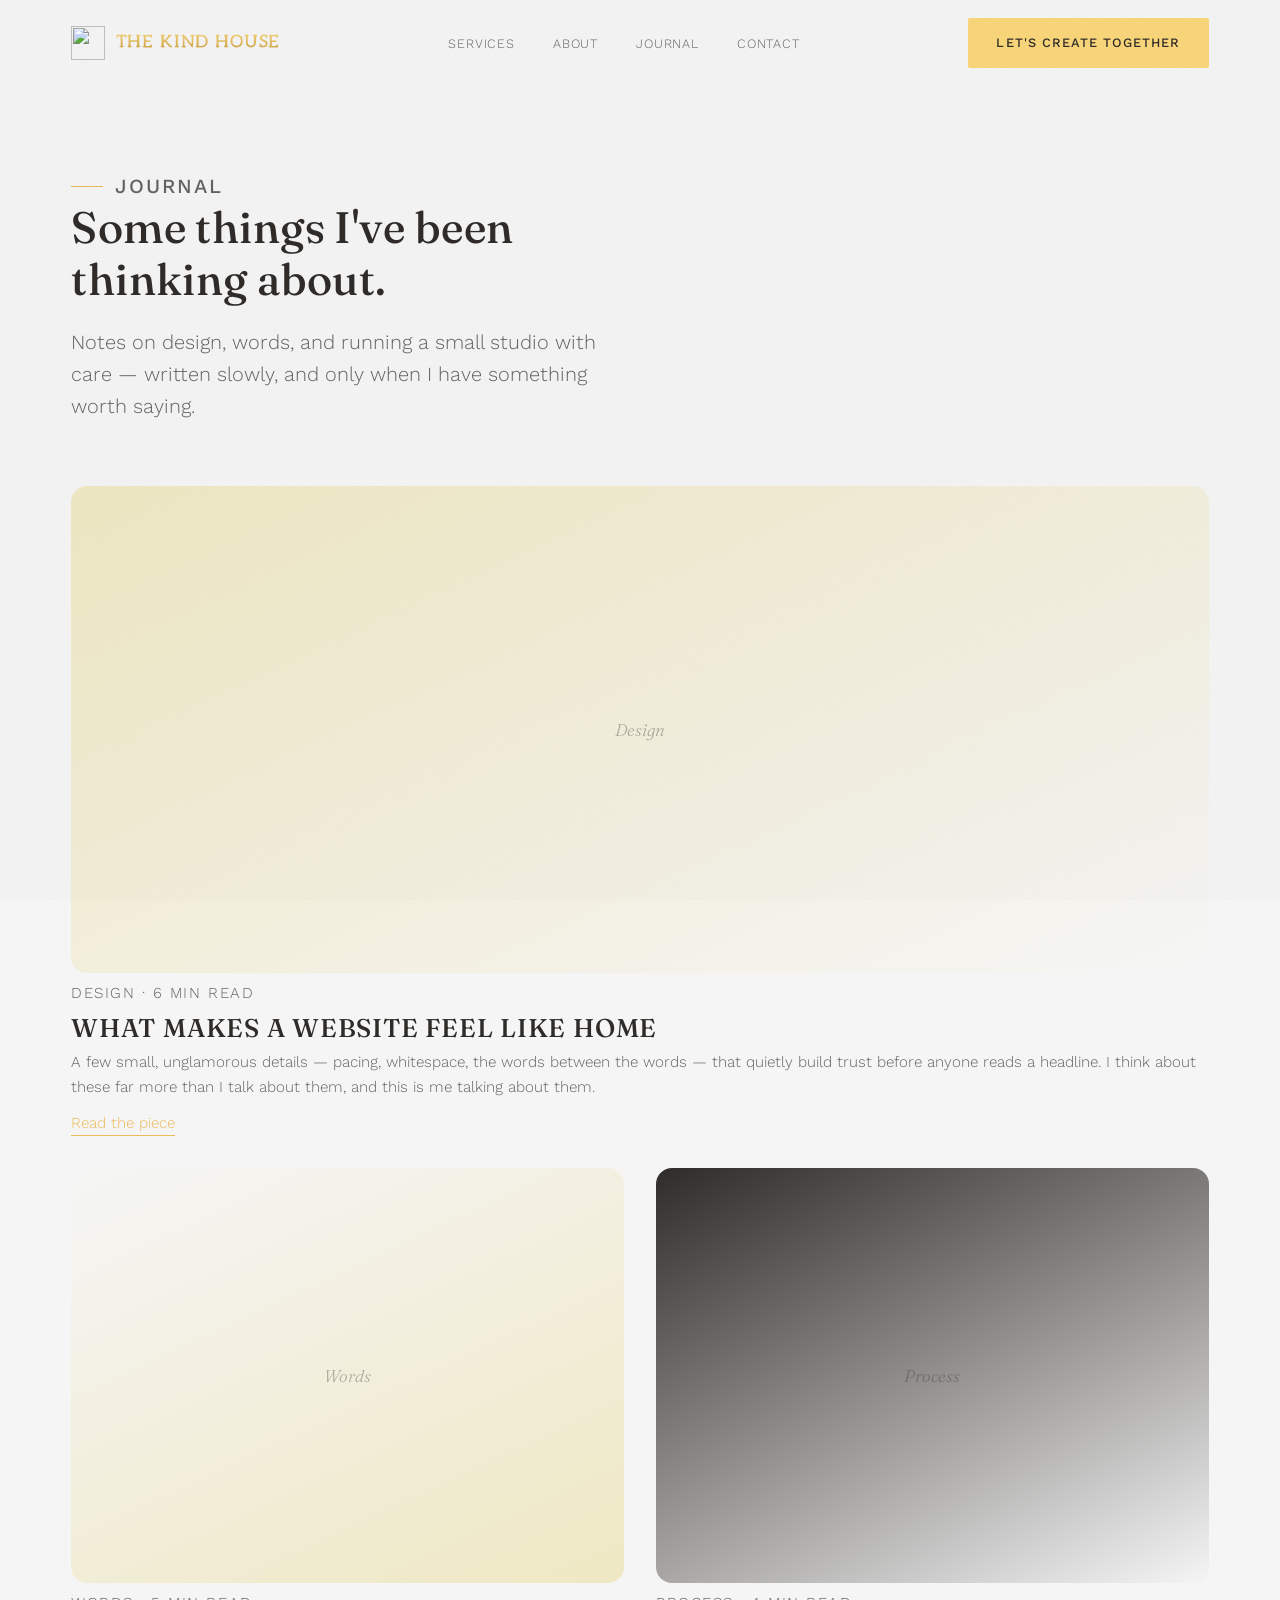
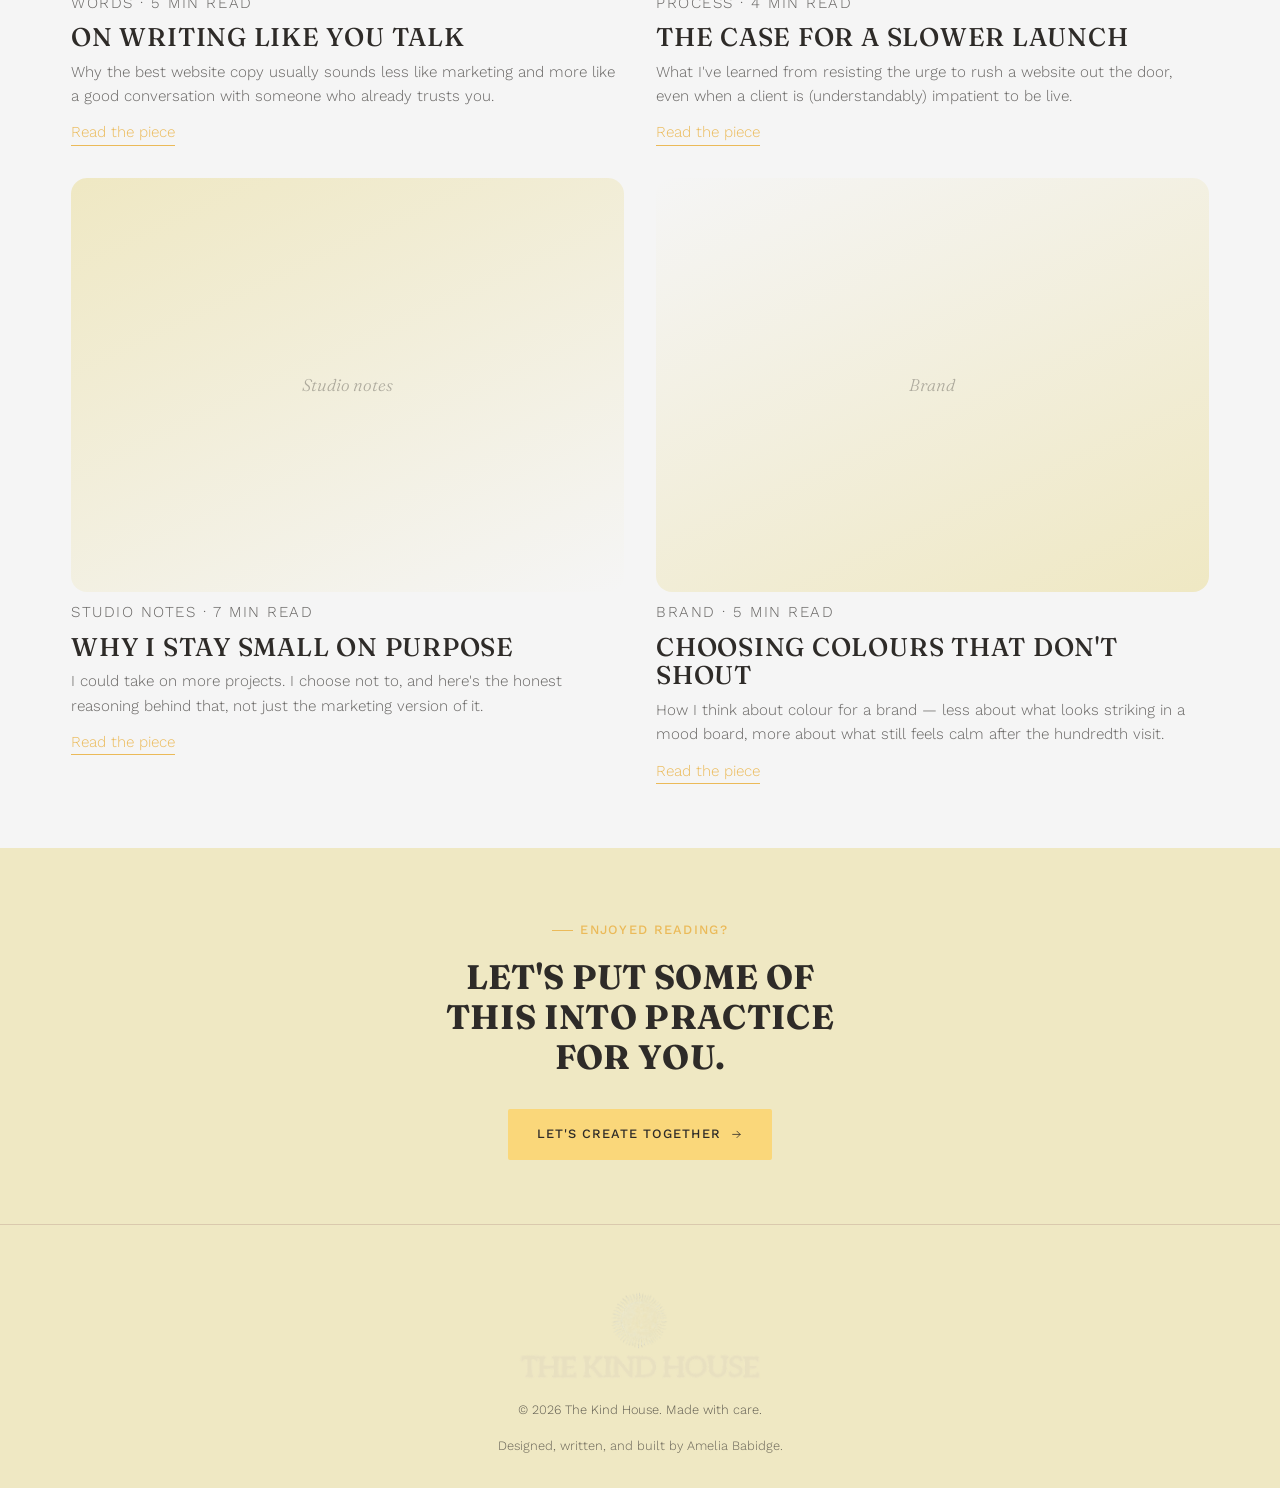
==== commit 76c02360: "Fix pin-release gap, keep videos playing past their pin, add scrim + bigger mobile photo to About ca" ====
--- a/journal.html
+++ b/journal.html
@@ -9,7 +9,7 @@
   <link rel="icon" type="image/png" sizes="16x16" href="assets/favicon-16.png">
   <link rel="apple-touch-icon" sizes="180x180" href="assets/favicon-180.png">
   <link rel="icon" href="assets/favicon.ico">
-  <link rel="stylesheet" href="css/style.css?v=21">
+  <link rel="stylesheet" href="css/style.css?v=25">
 </head>
 <body>
   <a class="skip-link" href="#main">Skip to content</a>
--- a/css/style.css
+++ b/css/style.css
@@ -459,6 +459,7 @@
   padding-top: var(--header-h);
   position: relative;
   overflow: hidden;
+  background: var(--color-charcoal);
 }
 
 .hero__grain {
@@ -582,20 +583,11 @@
   justify-content: center;
   text-align: center;
   padding-inline: clamp(1.5rem, 4vw, 3.5rem);
-  opacity: 0;
   pointer-events: none;
 }
 .hero__intro-overlay .intro__statement {
   color: var(--color-on-dark);
   text-shadow: 0 1px 3px rgba(20, 16, 12, 0.4), 0 12px 32px rgba(20, 16, 12, 0.3);
-}
-.hero__intro-overlay .intro__support p {
-  color: var(--color-on-dark);
-  opacity: 0.9;
-  text-shadow: 0 1px 3px rgba(20, 16, 12, 0.35);
-}
-.hero__intro-overlay .intro__statement,
-.hero__intro-overlay .intro__support {
   max-width: 34rem;
 }
 
@@ -619,46 +611,103 @@
   overflow: hidden;
   background: var(--color-bg-alt);
   padding-block: var(--space-12);
+  isolation: isolate;
 }
 .services__band > .container {
   position: relative;
   z-index: 1;
 }
-.services__band::before,
-.services__band::after {
-  content: '';
-  position: absolute;
-  border-radius: 50%;
-  filter: blur(70px);
+
+/* A woven panel of light and shadow behind the service cards — a fine
+   thread grain, three drifting folds (each its own speed and colour, for
+   depth), and an occasional sheen — so the background reads as fabric
+   catching a slow current of air rather than a flat tinted panel. */
+.services__fabric {
+  position: absolute;
+  inset: 0;
   z-index: 0;
   pointer-events: none;
-  will-change: transform;
-}
-.services__band::before {
-  width: min(65vw, 760px);
-  height: min(65vw, 760px);
-  top: -22%;
-  left: -12%;
-  background: radial-gradient(circle, rgba(250, 215, 122, 0.65) 0%, rgba(250, 215, 122, 0) 70%);
-  animation: servicesBandDriftA 24s ease-in-out infinite;
-}
-.services__band::after {
-  width: min(60vw, 700px);
-  height: min(60vw, 700px);
-  bottom: -26%;
-  right: -10%;
-  background: radial-gradient(circle, rgba(107, 39, 55, 0.4) 0%, rgba(107, 39, 55, 0) 70%);
-  animation: servicesBandDriftB 28s ease-in-out infinite;
-}
-@keyframes servicesBandDriftA {
-  0%, 100% { transform: translate(0, 0) scale(1); }
-  33% { transform: translate(10%, 6%) scale(1.12); }
-  66% { transform: translate(4%, 14%) scale(0.96); }
-}
-@keyframes servicesBandDriftB {
-  0%, 100% { transform: translate(0, 0) scale(1); }
-  33% { transform: translate(-8%, -10%) scale(1.08); }
-  66% { transform: translate(-14%, -2%) scale(0.94); }
+  overflow: hidden;
+}
+.services__fabric-weave {
+  position: absolute;
+  inset: -5%;
+  background-image:
+    repeating-linear-gradient(90deg, rgba(20, 16, 12, 0.05) 0 1px, transparent 1px 3px),
+    repeating-linear-gradient(0deg, rgba(20, 16, 12, 0.035) 0 1px, transparent 1px 3px);
+  mix-blend-mode: multiply;
+  opacity: 0.5;
+}
+.services__fabric-fold {
+  position: absolute;
+  inset: -30% -20%;
+  background-repeat: repeat;
+  mix-blend-mode: soft-light;
+  will-change: transform, background-position;
+}
+.services__fabric-fold--a {
+  background-image: repeating-linear-gradient(
+    96deg,
+    rgba(255, 252, 240, 0.55) 0%,
+    rgba(255, 252, 240, 0) 5%,
+    rgba(63, 38, 20, 0.14) 10%,
+    rgba(255, 252, 240, 0) 16%
+  );
+  background-size: 260% 100%;
+  filter: blur(3px);
+  animation: fabricFoldA 22s ease-in-out infinite;
+}
+.services__fabric-fold--b {
+  background-image: repeating-linear-gradient(
+    82deg,
+    rgba(255, 252, 240, 0.35) 0%,
+    rgba(255, 252, 240, 0) 6%,
+    rgba(107, 39, 55, 0.14) 13%,
+    rgba(255, 252, 240, 0) 20%
+  );
+  background-size: 220% 100%;
+  filter: blur(5px);
+  opacity: 0.85;
+  animation: fabricFoldB 27s ease-in-out infinite reverse;
+}
+.services__fabric-fold--c {
+  background-image: repeating-linear-gradient(
+    100deg,
+    rgba(250, 215, 122, 0.28) 0%,
+    rgba(250, 215, 122, 0) 8%,
+    transparent 16%
+  );
+  background-size: 300% 100%;
+  filter: blur(8px);
+  opacity: 0.7;
+  animation: fabricFoldC 34s linear infinite;
+}
+.services__fabric-sheen {
+  position: absolute;
+  inset: -50% -30%;
+  background: linear-gradient(115deg, transparent 40%, rgba(255, 255, 255, 0.35) 48%, transparent 56%);
+  mix-blend-mode: soft-light;
+  animation: fabricSheen 16s ease-in-out infinite;
+}
+@keyframes fabricFoldA {
+  0%, 100% { background-position: 0% 50%; transform: scaleY(1) skewX(0deg); }
+  50% { background-position: 55% 50%; transform: scaleY(1.015) skewX(-0.6deg); }
+}
+@keyframes fabricFoldB {
+  0%, 100% { background-position: 0% 50%; transform: scaleY(1) skewX(0deg); }
+  50% { background-position: 60% 50%; transform: scaleY(0.985) skewX(0.5deg); }
+}
+@keyframes fabricFoldC {
+  0% { background-position: 0% 50%; }
+  100% { background-position: 100% 50%; }
+}
+@keyframes fabricSheen {
+  0%, 78%, 100% { transform: translateX(-60%); opacity: 0; }
+  85% { opacity: 0.9; }
+  92% { transform: translateX(60%); opacity: 0; }
+}
+@media (prefers-reduced-motion: reduce) {
+  .services__fabric-fold, .services__fabric-sheen { animation: none; }
 }
 
 .about-intro-row {
@@ -746,9 +795,8 @@
    ========================================================================== */
 
 .intro__statement {
-  display: flex;
-  flex-direction: column;
-  align-items: center;
+  display: grid;
+  justify-items: center;
   font-family: var(--font-display);
   font-weight: 700;
   text-transform: uppercase;
@@ -757,21 +805,17 @@
   font-size: clamp(1.5rem, 1.2rem + 1.5vw, 2.125rem);
   color: var(--color-charcoal);
 }
-.intro__statement-line { display: block; }
+/* Both lines share the same grid cell so one can fade out while the
+   other fades in, in exactly the same spot, instead of stacking. */
+.intro__statement-line {
+  grid-row: 1;
+  grid-column: 1;
+  display: block;
+  opacity: 0;
+}
 
 @media (min-width: 900px) {
   .intro__statement-line { white-space: nowrap; }
-}
-.intro__support {
-  margin-top: var(--space-8);
-  display: flex;
-  flex-direction: column;
-  gap: var(--space-6);
-}
-.intro__support p {
-  font-size: var(--step-md);
-  line-height: 1.75;
-  color: var(--color-charcoal-soft);
 }
 
 /* ==========================================================================
@@ -1012,6 +1056,7 @@
   height: 100svh;
   min-height: 480px;
   overflow: hidden;
+  background: var(--color-charcoal);
 }
 .dolphin-scroll__media {
   position: absolute;
@@ -1028,23 +1073,30 @@
 .dolphin-scroll__video::-webkit-media-controls {
   display: none !important;
 }
-.dolphin-scroll__about {
+/* A soft scrim between the video and the About copy — never abrupt, it
+   fades in exactly in step with the card's rise, so the video darkens
+   just enough for the white text to stay readable as it climbs. */
+.dolphin-scroll__about-scrim {
   position: absolute;
   inset: 0;
   z-index: 1;
+  background: linear-gradient(180deg, rgba(8, 8, 8, 0.12) 0%, rgba(8, 8, 8, 0.6) 100%);
+  opacity: 0;
+  pointer-events: none;
+  will-change: opacity;
+}
+.dolphin-scroll__about {
+  position: absolute;
+  inset: 0;
+  z-index: 2;
   display: flex;
   align-items: center;
   justify-content: center;
   padding: clamp(1.25rem, 4vw, 3rem);
-  opacity: 0;
   pointer-events: none;
+  will-change: transform;
 }
 .dolphin-scroll__about-card {
-  background: rgba(245, 245, 245, 0.95);
-  backdrop-filter: blur(18px);
-  -webkit-backdrop-filter: blur(18px);
-  border-radius: 1.5rem;
-  padding: clamp(1.5rem, 3vw, 2.5rem);
   width: 100%;
   max-width: 56rem;
   max-height: 100%;
@@ -1053,11 +1105,15 @@
   grid-template-columns: 0.85fr 1.15fr;
   gap: clamp(1.5rem, 3vw, 2.5rem);
   align-items: center;
-  box-shadow: 0 40px 100px -30px rgba(0, 0, 0, 0.45);
 }
 .dolphin-scroll__about-card .about__visual {
   aspect-ratio: 4 / 5;
   max-height: 20rem;
+}
+.dolphin-scroll__about-card .about__title,
+.dolphin-scroll__about-card .about__body {
+  color: #fff;
+  text-shadow: 0 1px 3px rgba(20, 16, 12, 0.45), 0 12px 32px rgba(20, 16, 12, 0.3);
 }
 .dolphin-scroll__about-card .about__body {
   font-size: var(--step-sm);
@@ -1069,7 +1125,7 @@
     gap: 1rem;
   }
   .dolphin-scroll__about-card .about__visual {
-    max-height: 10rem;
+    max-height: 18rem;
   }
 }
 .dolphin-scroll__content {
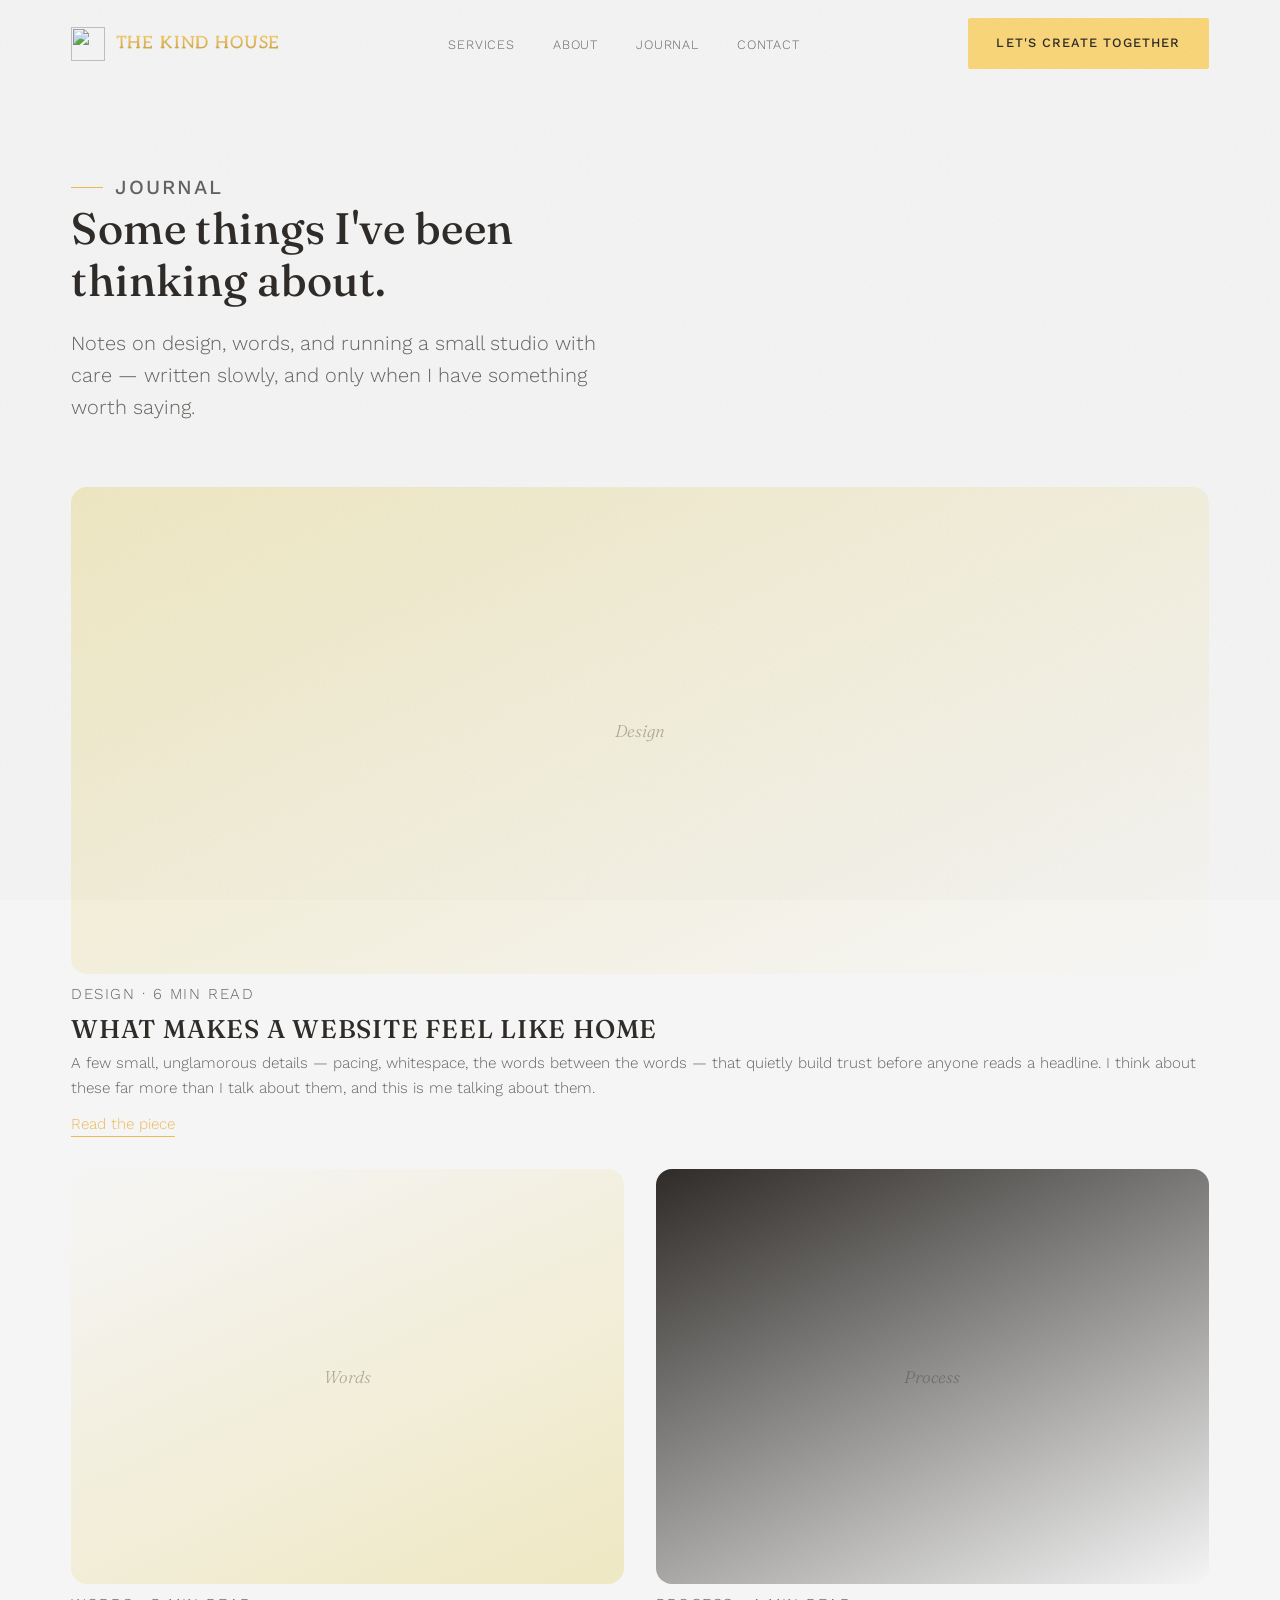
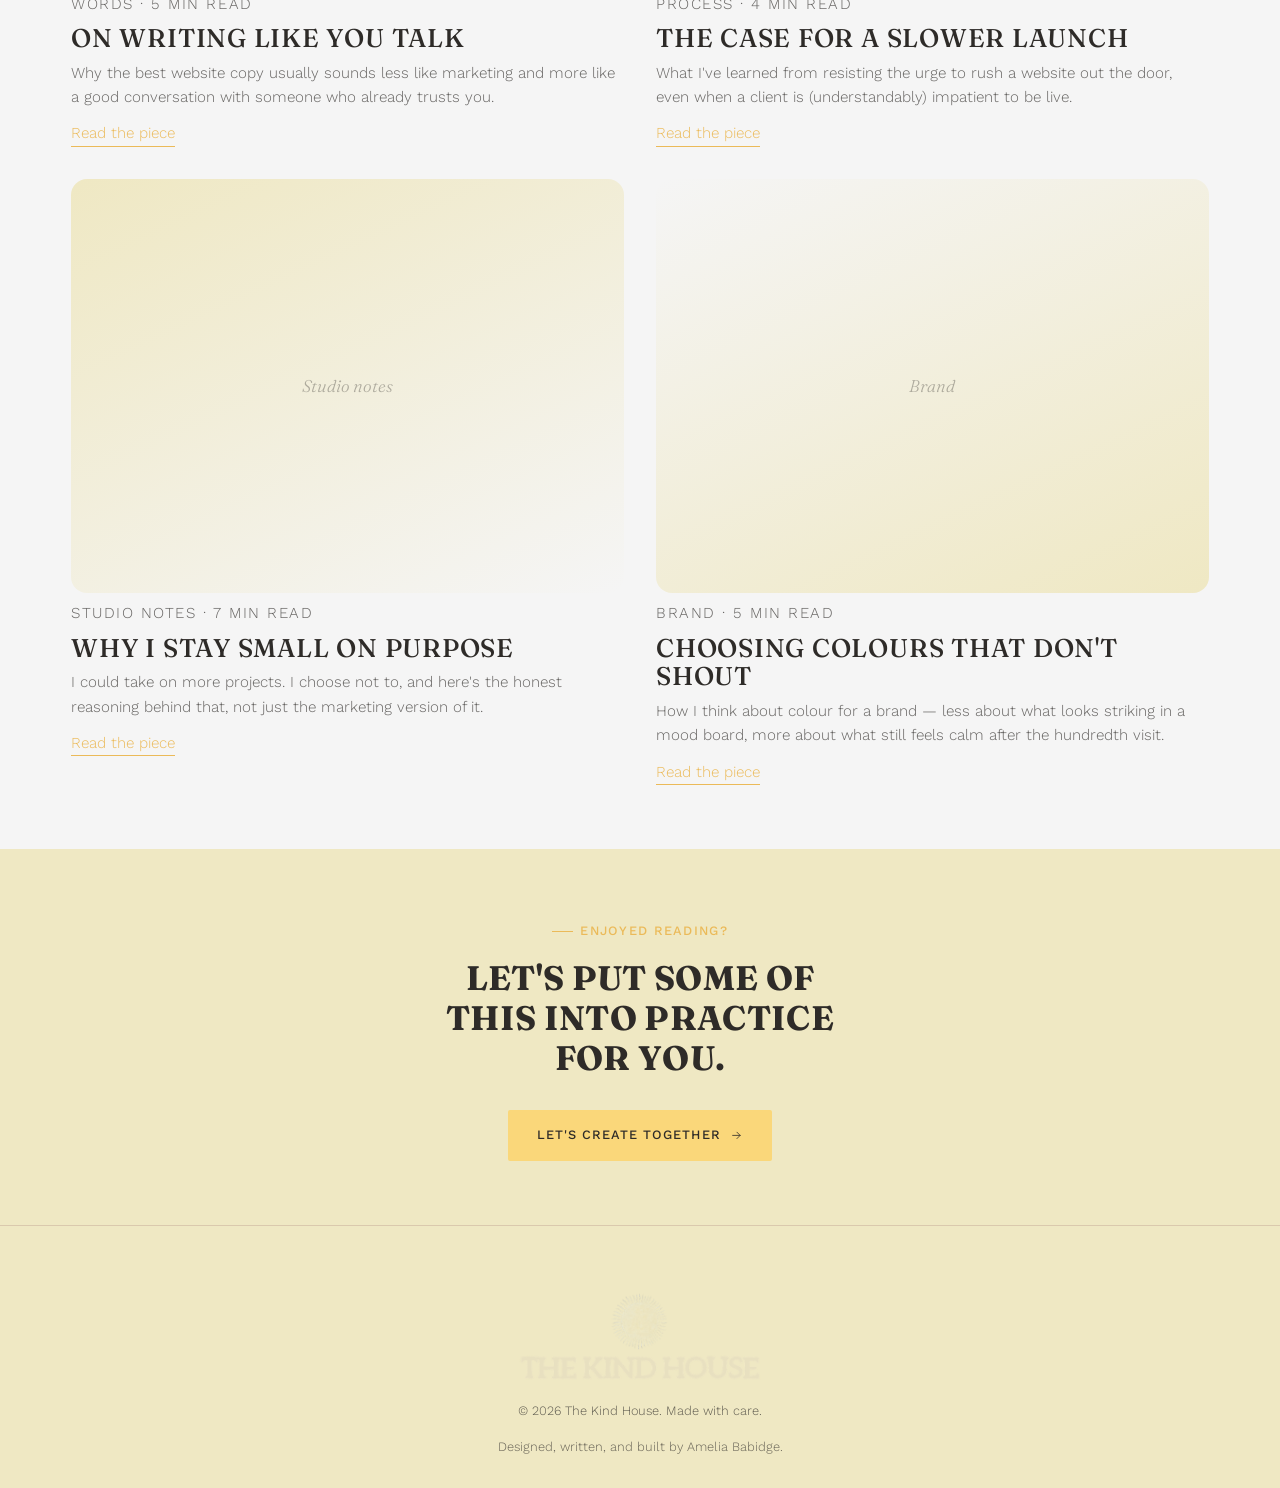
==== commit 98c949c7: "Hide the About card by default so it isn't visible before its rise starts" ====
--- a/journal.html
+++ b/journal.html
@@ -9,7 +9,7 @@
   <link rel="icon" type="image/png" sizes="16x16" href="assets/favicon-16.png">
   <link rel="apple-touch-icon" sizes="180x180" href="assets/favicon-180.png">
   <link rel="icon" href="assets/favicon.ico">
-  <link rel="stylesheet" href="css/style.css?v=25">
+  <link rel="stylesheet" href="css/style.css?v=26">
 </head>
 <body>
   <a class="skip-link" href="#main">Skip to content</a>
--- a/css/style.css
+++ b/css/style.css
@@ -1095,6 +1095,10 @@
   padding: clamp(1.25rem, 4vw, 3rem);
   pointer-events: none;
   will-change: transform;
+  /* Hidden below the frame by default — JS overrides this on scroll, but
+     until that first update fires (e.g. before the section is reached)
+     this keeps it out of view instead of sitting fully in place. */
+  transform: translateY(100%);
 }
 .dolphin-scroll__about-card {
   width: 100%;
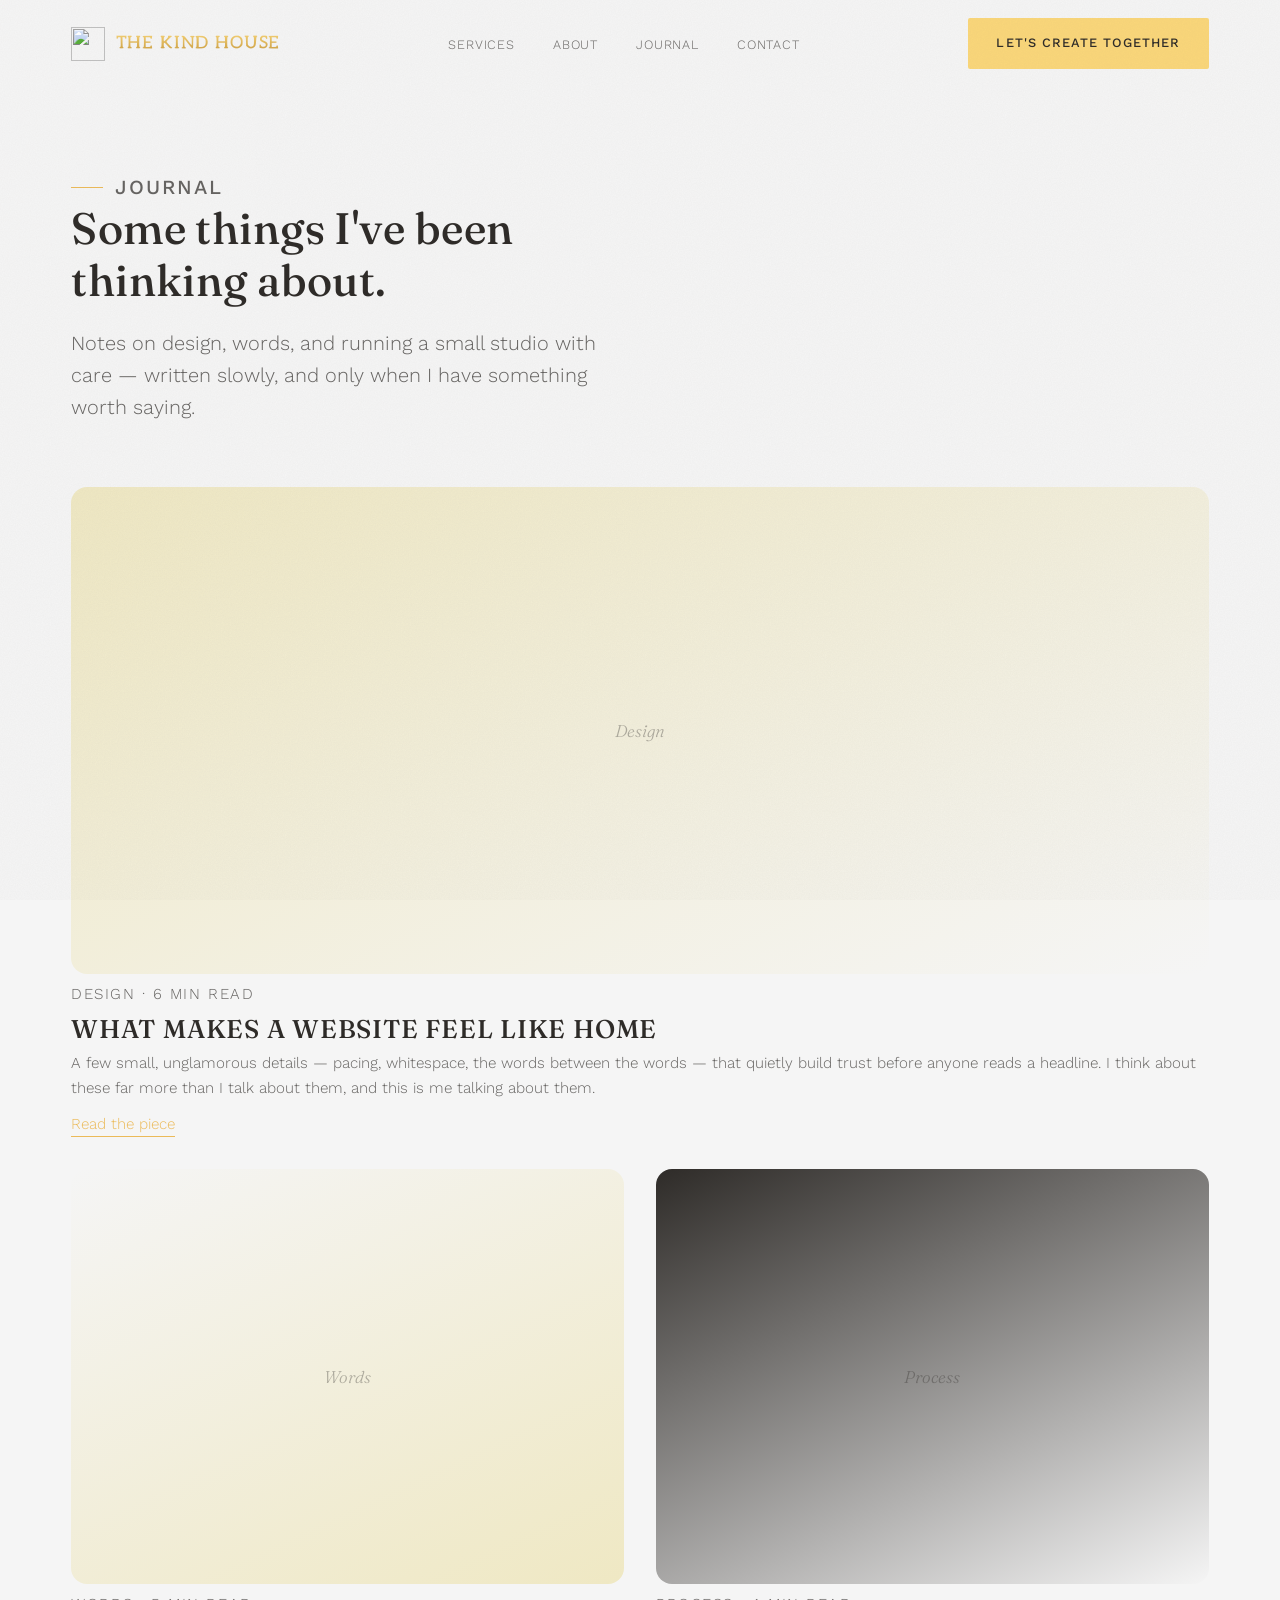
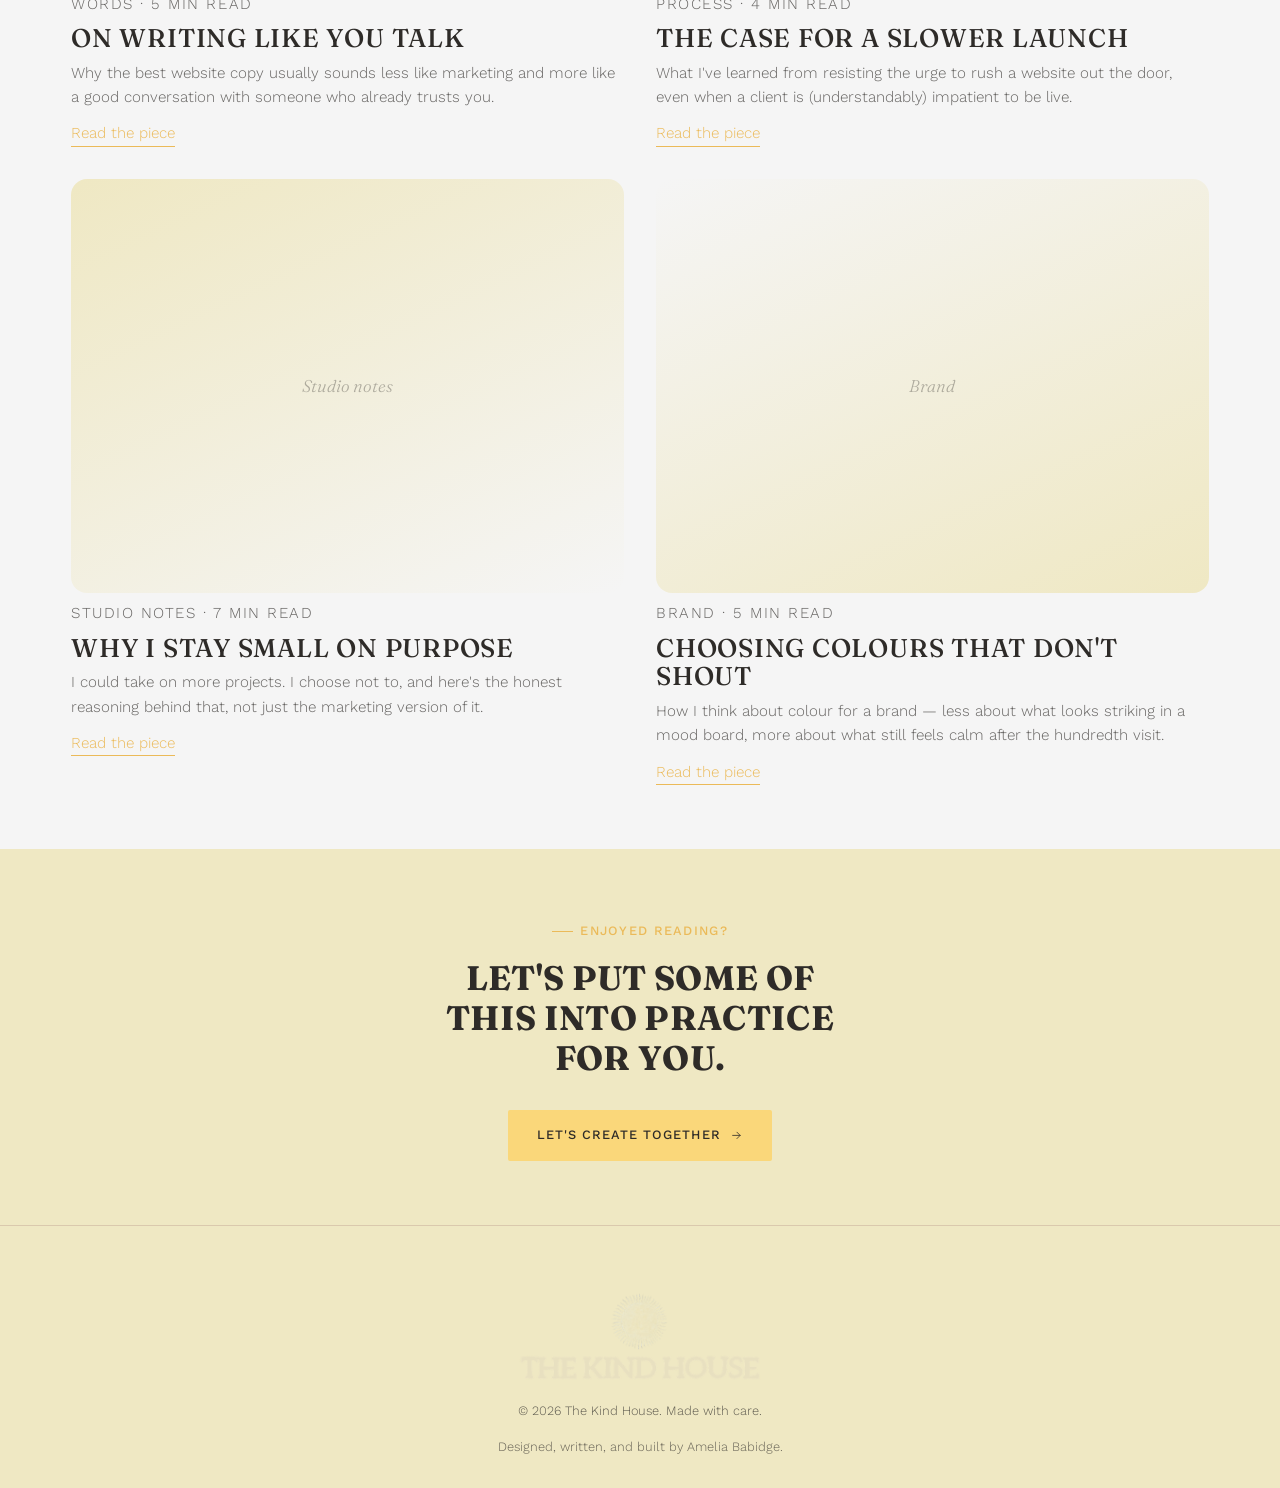
==== commit 3e4dc016: "Redesign services, projects, How I Work and contact; smooth hero-to-dolphin film - Hero: smaller log" ====
--- a/journal.html
+++ b/journal.html
@@ -9,7 +9,7 @@
   <link rel="icon" type="image/png" sizes="16x16" href="assets/favicon-16.png">
   <link rel="apple-touch-icon" sizes="180x180" href="assets/favicon-180.png">
   <link rel="icon" href="assets/favicon.ico">
-  <link rel="stylesheet" href="css/style.css?v=26">
+  <link rel="stylesheet" href="css/style.css?v=57">
 </head>
 <body>
   <a class="skip-link" href="#main">Skip to content</a>
--- a/css/style.css
+++ b/css/style.css
@@ -141,7 +141,10 @@
   z-index: 300;
   pointer-events: none;
   opacity: 0.05;
-  mix-blend-mode: multiply;
+  /* Its own GPU layer, and no blend mode: a fixed full-screen overlay set to
+     multiply made the browser re-blend the entire page on every scroll
+     frame. At 5% the plain overlay looks the same. */
+  transform: translateZ(0);
   background-image: url("data:image/svg+xml;utf8,<svg xmlns='http://www.w3.org/2000/svg' width='180' height='180'><filter id='n'><feTurbulence type='fractalNoise' baseFrequency='0.85' numOctaves='2' stitchTiles='stitch'/><feColorMatrix type='matrix' values='0 0 0 0 0.18  0 0 0 0 0.16  0 0 0 0 0.14  0 0 0 0.9 0'/></filter><rect width='100%25' height='100%25' filter='url(%23n)'/></svg>");
   background-size: 180px 180px;
 }
@@ -319,7 +322,7 @@
 
 .brand--logo-only { justify-self: center; }
 .brand__logo { height: 40px; width: auto; }
-.brand__logo--large { height: 100px; }
+.brand__logo--large { height: 64px; }
 .brand__logo--footer { height: 95px; }
 
 .site-header__top {
@@ -504,6 +507,20 @@
 .hero__media-video::-webkit-media-controls {
   display: none !important;
 }
+/* The dolphin clip picks up where the hero film ends underwater: stacked
+   exactly over it and hidden until the pin releases, then it plays on in
+   the same frame as the hero scrolls away (see hero-scroll.js). */
+.hero__media-video--next {
+  position: absolute;
+  inset: 0;
+  opacity: 0;
+  /* Same scene, but the fish aren't in exactly the same places — a short
+     dissolve lets them blend across instead of jumping. */
+  transition: opacity 0.6s ease;
+}
+.hero__media-video--next.is-playing {
+  opacity: 1;
+}
 .hero__media-placeholder {
   position: absolute;
   inset: 0;
@@ -525,7 +542,8 @@
   text-transform: uppercase;
   letter-spacing: 0.01em;
   line-height: 1.16;
-  font-size: clamp(1.4rem, 1.05rem + 1.6vw, 2.125rem);
+  /* A touch smaller than it was, to sit in proportion with the smaller logo. */
+  font-size: clamp(1.3rem, 1rem + 1.35vw, 1.875rem);
   max-width: 22ch;
   margin-top: var(--space-12);
   color: var(--color-on-dark);
@@ -538,7 +556,7 @@
 
 .hero__lede {
   margin-top: var(--space-6);
-  font-size: var(--step-md);
+  font-size: 1.125rem;
   color: var(--color-on-dark);
   opacity: 0.85;
   max-width: 34ch;
@@ -553,25 +571,8 @@
   justify-content: center;
   gap: 1rem;
 }
-
-.scroll-cue {
-  position: absolute;
-  bottom: var(--space-8);
-  left: clamp(1.5rem, 4vw, 3.5rem);
-  display: flex;
-  align-items: center;
-  gap: 0.75rem;
-  font-size: var(--step-xs);
-  letter-spacing: 0.12em;
-  text-transform: uppercase;
-  color: var(--color-charcoal-faint);
-  transition: opacity 0.15s linear;
-}
-.scroll-cue__line { width: 32px; height: 1px; background: currentColor; }
-body.has-hero-photo .scroll-cue {
-  color: var(--color-on-dark);
-  text-shadow: 0 1px 3px rgba(20, 16, 12, 0.4);
-}
+/* Same solid butter button as before, a touch smaller to match. */
+.hero__actions .btn-primary { padding: 0.85rem 1.6rem; }
 
 .hero__intro-overlay {
   position: absolute;
@@ -590,7 +591,6 @@
   text-shadow: 0 1px 3px rgba(20, 16, 12, 0.4), 0 12px 32px rgba(20, 16, 12, 0.3);
   max-width: 34rem;
 }
-
 /* ==========================================================================
    Section rhythm
    ========================================================================== */
@@ -621,7 +621,12 @@
 /* A woven panel of light and shadow behind the service cards — a fine
    thread grain, three drifting folds (each its own speed and colour, for
    depth), and an occasional sheen — so the background reads as fabric
-   catching a slow current of air rather than a flat tinted panel. */
+   catching a slow current of air rather than a flat tinted panel.
+   Built to stay light: every layer is drawn once and then only moved
+   (transform/opacity, which the GPU composites almost for free) — no live
+   blur, no blend modes, no animated background-position — and it all
+   pauses while the band is off screen (see js/motion.js). The colours are
+   tuned to match what the old soft-light blending gave on this butter. */
 .services__fabric {
   position: absolute;
   inset: 0;
@@ -631,80 +636,79 @@
 }
 .services__fabric-weave {
   position: absolute;
-  inset: -5%;
+  inset: 0;
   background-image:
-    repeating-linear-gradient(90deg, rgba(20, 16, 12, 0.05) 0 1px, transparent 1px 3px),
-    repeating-linear-gradient(0deg, rgba(20, 16, 12, 0.035) 0 1px, transparent 1px 3px);
-  mix-blend-mode: multiply;
-  opacity: 0.5;
+    repeating-linear-gradient(90deg, rgba(20, 16, 12, 0.035) 0 1px, transparent 1px 3px),
+    repeating-linear-gradient(0deg, rgba(20, 16, 12, 0.025) 0 1px, transparent 1px 3px);
 }
 .services__fabric-fold {
   position: absolute;
-  inset: -30% -20%;
-  background-repeat: repeat;
-  mix-blend-mode: soft-light;
-  will-change: transform, background-position;
-}
+  top: -8%;
+  bottom: -8%;
+  left: -20%;
+  width: 200%;
+  will-change: transform;
+}
+/* Each fold pattern starts and ends clear, so it repeats with no hard seam —
+   that's what gives the soft, blurred-looking folds without a live blur. */
 .services__fabric-fold--a {
   background-image: repeating-linear-gradient(
     96deg,
-    rgba(255, 252, 240, 0.55) 0%,
-    rgba(255, 252, 240, 0) 5%,
-    rgba(63, 38, 20, 0.14) 10%,
-    rgba(255, 252, 240, 0) 16%
+    rgba(255, 252, 240, 0) 0%,
+    rgba(255, 252, 240, 0.36) 7%,
+    rgba(255, 252, 240, 0) 14%,
+    rgba(63, 38, 20, 0.07) 21%,
+    rgba(255, 252, 240, 0) 29%
   );
-  background-size: 260% 100%;
-  filter: blur(3px);
   animation: fabricFoldA 22s ease-in-out infinite;
 }
 .services__fabric-fold--b {
   background-image: repeating-linear-gradient(
     82deg,
-    rgba(255, 252, 240, 0.35) 0%,
-    rgba(255, 252, 240, 0) 6%,
-    rgba(107, 39, 55, 0.14) 13%,
-    rgba(255, 252, 240, 0) 20%
+    rgba(255, 252, 240, 0) 0%,
+    rgba(255, 252, 240, 0.24) 8%,
+    rgba(255, 252, 240, 0) 16%,
+    rgba(107, 39, 55, 0.05) 23%,
+    rgba(255, 252, 240, 0) 31%
   );
-  background-size: 220% 100%;
-  filter: blur(5px);
-  opacity: 0.85;
   animation: fabricFoldB 27s ease-in-out infinite reverse;
 }
 .services__fabric-fold--c {
   background-image: repeating-linear-gradient(
     100deg,
-    rgba(250, 215, 122, 0.28) 0%,
-    rgba(250, 215, 122, 0) 8%,
-    transparent 16%
+    rgba(250, 215, 122, 0) 0%,
+    rgba(250, 215, 122, 0.14) 12%,
+    rgba(250, 215, 122, 0) 24%,
+    rgba(250, 215, 122, 0) 33%
   );
-  background-size: 300% 100%;
-  filter: blur(8px);
-  opacity: 0.7;
-  animation: fabricFoldC 34s linear infinite;
+  animation: fabricFoldC 34s ease-in-out infinite alternate;
 }
 .services__fabric-sheen {
   position: absolute;
-  inset: -50% -30%;
-  background: linear-gradient(115deg, transparent 40%, rgba(255, 255, 255, 0.35) 48%, transparent 56%);
-  mix-blend-mode: soft-light;
+  inset: 0 -30%;
+  background: linear-gradient(115deg, transparent 40%, rgba(255, 255, 255, 0.16) 48%, transparent 56%);
+  will-change: transform, opacity;
   animation: fabricSheen 16s ease-in-out infinite;
 }
 @keyframes fabricFoldA {
-  0%, 100% { background-position: 0% 50%; transform: scaleY(1) skewX(0deg); }
-  50% { background-position: 55% 50%; transform: scaleY(1.015) skewX(-0.6deg); }
+  0%, 100% { transform: translate3d(0, 0, 0) scaleY(1) skewX(0deg); }
+  50% { transform: translate3d(-32%, 0, 0) scaleY(1.015) skewX(-0.6deg); }
 }
 @keyframes fabricFoldB {
-  0%, 100% { background-position: 0% 50%; transform: scaleY(1) skewX(0deg); }
-  50% { background-position: 60% 50%; transform: scaleY(0.985) skewX(0.5deg); }
+  0%, 100% { transform: translate3d(0, 0, 0) scaleY(1) skewX(0deg); }
+  50% { transform: translate3d(-35%, 0, 0) scaleY(0.985) skewX(0.5deg); }
 }
 @keyframes fabricFoldC {
-  0% { background-position: 0% 50%; }
-  100% { background-position: 100% 50%; }
+  0% { transform: translate3d(0, 0, 0); }
+  100% { transform: translate3d(-35%, 0, 0); }
 }
 @keyframes fabricSheen {
-  0%, 78%, 100% { transform: translateX(-60%); opacity: 0; }
+  0%, 78%, 100% { transform: translate3d(-60%, 0, 0); opacity: 0; }
   85% { opacity: 0.9; }
-  92% { transform: translateX(60%); opacity: 0; }
+  92% { transform: translate3d(60%, 0, 0); opacity: 0; }
+}
+.services__band.is-offscreen .services__fabric * {
+  animation-play-state: paused;
 }
 @media (prefers-reduced-motion: reduce) {
   .services__fabric-fold, .services__fabric-sheen { animation: none; }
@@ -828,9 +832,33 @@
   .services__head h2 { white-space: nowrap; }
 }
 
-.service-card__sun { display: block; width: 32px; height: auto; margin-inline: auto; transition: transform 0.6s var(--ease-out); }
-.service-card:hover .service-card__sun { transform: rotate(35deg); }
-.service-card h3 { margin-top: var(--space-4); font-size: var(--step-lg); font-family: var(--font-display); font-weight: 700; text-align: center; }
+/* Hovering a service lights its sun: it glows warm honey, grows a touch and
+   spins — and stops where it is when you move away, rather than snapping
+   back (the spin is always there, just paused until you hover). The title
+   turns wine alongside it. The glow is on a tiny image, so it stays cheap. */
+.service-card__sun {
+  display: block;
+  width: 32px;
+  height: auto;
+  margin-inline: auto;
+  filter: drop-shadow(0 0 0 rgba(235, 186, 89, 0));
+  animation: serviceSunSpin 6s linear infinite;
+  animation-play-state: paused;
+  transition: scale 0.5s var(--ease-out), filter 0.5s var(--ease-out);
+}
+.service-card:hover .service-card__sun {
+  scale: 1.2;
+  filter: drop-shadow(0 0 6px rgba(250, 215, 122, 0.95)) drop-shadow(0 0 16px rgba(235, 186, 89, 0.7));
+  animation-play-state: running;
+}
+@keyframes serviceSunSpin {
+  to { transform: rotate(360deg); }
+}
+@media (prefers-reduced-motion: reduce) {
+  .service-card__sun { animation: none; }
+}
+.service-card h3 { margin-top: var(--space-4); font-size: var(--step-lg); font-family: var(--font-display); font-weight: 700; text-align: center; transition: color 0.4s var(--ease-out); }
+.service-card:hover h3 { color: var(--color-wine); }
 .service-card p { margin-top: var(--space-3); color: var(--color-charcoal-soft); font-size: var(--step-sm); line-height: 1.7; text-align: center; }
 
 .services__grid {
@@ -842,6 +870,137 @@
 .services__grid--primary { margin-top: var(--space-16); }
 .services__grid--secondary {
   margin-top: var(--space-14);
+}
+
+/* What I Can Help With — the six services on a drum (js/services-drum.js):
+   their titles stand round a wheel that turns towards you, the one in the
+   window is chosen and its words show beside it. Until that script runs —
+   or if it never does — they fall back to a plain grid. */
+.services__drum {
+  margin-top: var(--space-16);
+  display: grid;
+  grid-template-columns: repeat(3, 1fr);
+  column-gap: clamp(1.5rem, 4vw, 3rem);
+  row-gap: var(--space-12);
+}
+@media (max-width: 900px) {
+  .services__drum { grid-template-columns: 1fr; }
+}
+.services__drum.is-drum {
+  grid-template-columns: 1.5fr 1fr;
+  align-items: center;
+  column-gap: clamp(1.5rem, 3vw, 3rem);
+  margin-top: var(--space-8);
+}
+/* Keep the closing line close beneath the drum. */
+.services__drum.is-drum + .services__closing { margin-top: var(--space-8); }
+.services__drum-wheel {
+  position: relative;
+  height: clamp(360px, 32vw, 440px);
+  perspective: 1000px;
+  cursor: grab;
+  touch-action: pan-y;
+  user-select: none;
+  -webkit-user-select: none;
+  outline: none;
+  /* Titles fade away towards the top and bottom of the wheel. */
+  -webkit-mask-image: linear-gradient(transparent, #000 24%, #000 76%, transparent);
+  mask-image: linear-gradient(transparent, #000 24%, #000 76%, transparent);
+}
+.services__drum.is-dragging,
+.services__drum.is-dragging .service-card { cursor: grabbing; }
+/* The window the chosen title sits in: two fine honey rules. */
+.services__drum-window {
+  position: absolute;
+  left: 8%;
+  right: 8%;
+  top: 50%;
+  height: 4.5rem;
+  margin-top: -2.25rem;
+  border-top: 1px solid rgba(184, 134, 42, 0.45);
+  border-bottom: 1px solid rgba(184, 134, 42, 0.45);
+  pointer-events: none;
+}
+.services__drum.is-drum .service-card {
+  position: absolute;
+  left: 0;
+  right: 0;
+  top: 50%;
+  height: 3rem;
+  margin-top: -1.5rem;
+  display: flex;
+  align-items: center;
+  justify-content: center;
+  cursor: pointer;
+  will-change: transform, opacity;
+}
+.services__drum.is-drum .service-card.is-active { cursor: grab; }
+.services__drum.is-drum .service-card__sun { display: none; }
+/* The title's colour is set frame by frame as it turns into the window. */
+.services__drum.is-drum .service-card h3 {
+  margin: 0;
+  white-space: nowrap;
+  font-size: clamp(1.35rem, 0.6rem + 1.7vw, 2rem);
+  transition: none;
+}
+/* Each description stays in the page for screen readers; on screen the
+   chosen one shows beside the wheel instead. */
+.services__drum.is-drum .service-card p {
+  position: absolute;
+  width: 1px;
+  height: 1px;
+  margin: 0;
+  overflow: hidden;
+  clip: rect(0 0 0 0);
+  white-space: nowrap;
+}
+/* Keyboard focus: a honey underline on the chosen title. */
+.services__drum-wheel:focus-visible .service-card.is-active h3 {
+  text-decoration: underline;
+  text-decoration-color: var(--color-honey);
+  text-decoration-thickness: 2px;
+  text-underline-offset: 8px;
+}
+.services__drum-side { max-width: 24rem; }
+.services__drum-count {
+  font-size: var(--step-xs);
+  letter-spacing: 0.22em;
+  color: var(--color-honey-deep);
+}
+.services__drum-desc {
+  margin-top: var(--space-4);
+  min-height: 7em;
+  font-size: 1.05rem;
+  font-weight: 300;
+  line-height: 1.7;
+  color: var(--color-charcoal-soft);
+}
+.services__drum-link {
+  display: inline-block;
+  margin-top: var(--space-4);
+  padding-bottom: 2px;
+  font-family: var(--font-display);
+  font-style: italic;
+  font-size: 1.1rem;
+  color: var(--color-wine);
+  text-decoration: none;
+  border-bottom: 1px solid var(--color-honey);
+  transition: border-color 0.3s var(--ease-out);
+}
+.services__drum-link:hover { border-bottom-color: var(--color-wine); }
+.services__drum-hint {
+  margin-top: var(--space-8);
+  font-size: 0.7rem;
+  letter-spacing: 0.2em;
+  text-transform: uppercase;
+  color: rgba(46, 43, 40, 0.45);
+}
+@media (max-width: 760px) {
+  .services__drum.is-drum { grid-template-columns: 1fr; row-gap: var(--space-4); }
+  .services__drum-wheel { height: 300px; }
+  .services__drum-side { max-width: none; text-align: center; }
+  .services__drum-desc { min-height: 8.5em; }
+  .services__drum-hint { margin-top: var(--space-4); }
 }
 
 .service-card--secondary .service-card__sun { width: 24px; opacity: 0.82; }
@@ -1020,6 +1179,16 @@
   color: var(--color-wine);
   position: relative;
   z-index: 1;
+  transition: background-color 0.45s var(--ease-out), border-color 0.45s var(--ease-out),
+    box-shadow 0.45s var(--ease-out), transform 0.45s var(--ease-out);
+}
+/* Hovering a step lights its number: the circle fills with warm honey and
+   glows softly, in time with the title's letter wave. */
+.process__step:hover .process__marker {
+  background-color: var(--color-honey);
+  border-color: var(--color-honey-deep);
+  box-shadow: 0 0 0 6px rgba(235, 186, 89, 0.22), 0 10px 28px -6px rgba(235, 186, 89, 0.7);
+  transform: scale(1.06);
 }
 .process__body h3 {
   font-family: var(--font-display);
@@ -1046,6 +1215,121 @@
   .process__step { grid-template-columns: 40px 1fr; gap: var(--space-4); }
   .process__marker { width: 40px; height: 40px; font-size: 0.85rem; }
 }
+
+/* How I Work as the sun's arc (js/process-arc.js). The list above is what
+   phones, reduced motion and no-JS get; these rules only apply once the
+   script has turned the list into the arc. */
+.process.is-arc {
+  max-width: 60rem;
+  height: clamp(440px, 44vw, 520px);
+  margin-top: var(--space-8);
+}
+.process.is-arc .process__steps { display: block; }
+.process.is-arc .process__step {
+  position: static;
+  display: block;
+  opacity: 1 !important;
+  /* The scroll-reveal's transform would trap the absolutely placed parts. */
+  transform: none !important;
+}
+/* As the line travels from 01 to 04 the section warms towards butter yellow:
+   an opacity-only layer behind the content, faded in by js/process-arc.js. */
+#process { position: relative; }
+#process > .container { position: relative; z-index: 1; }
+/* While it's held on screen the section fills the whole window, so the
+   warming yellow reaches every edge (no strip of the page showing above or
+   below it). */
+#process.has-arc {
+  min-height: 100vh;
+  min-height: 100svh;
+  display: flex;
+  flex-direction: column;
+  justify-content: center;
+}
+#process.has-arc > .container { width: 100%; }
+.process__warmth {
+  position: absolute;
+  inset: 0;
+  background: linear-gradient(to bottom, #f9e8b4, #f5d98a);
+  opacity: 0;
+  pointer-events: none;
+  will-change: opacity;
+}
+.process__arc {
+  position: absolute;
+  inset: 0;
+  overflow: visible;
+  pointer-events: none;
+}
+.process__horizon {
+  stroke: url(#process-horizon-fade);
+  stroke-width: 1;
+}
+.process__arc-base {
+  fill: none;
+  stroke: rgba(46, 43, 40, 0.2);
+  stroke-width: 1.5;
+  stroke-dasharray: 3 7;
+  stroke-linecap: round;
+}
+.process__arc-trail {
+  fill: none;
+  stroke: var(--color-honey);
+  stroke-width: 2;
+  stroke-dasharray: 1;
+  stroke-dashoffset: 1;
+}
+/* Stations: the step's circle sits on the arc (centred with `translate`, so
+   the hover's scale still composes), its name just beneath. */
+.process.is-arc .process__marker {
+  position: absolute;
+  left: var(--x);
+  top: var(--y);
+  translate: -50% -50%;
+  cursor: pointer;
+}
+.process.is-arc .process__step.is-passed .process__marker { border-color: var(--color-honey-deep); }
+.process.is-arc .process__step.is-active .process__marker {
+  background-color: var(--color-honey);
+  border-color: var(--color-honey-deep);
+  box-shadow: 0 0 0 6px rgba(235, 186, 89, 0.22), 0 10px 28px -6px rgba(235, 186, 89, 0.7);
+  transform: scale(1.06);
+}
+.process__label {
+  position: absolute;
+  left: var(--lx);
+  top: var(--ly);
+  translate: var(--ax) var(--ay);
+  white-space: nowrap;
+  font-size: var(--step-xs);
+  letter-spacing: 0.14em;
+  text-transform: uppercase;
+  color: var(--color-charcoal-soft);
+  cursor: pointer;
+  transition: color 0.4s var(--ease-out), opacity 0.4s var(--ease-out);
+}
+.process__step:not(.is-active):not(.is-passed) .process__label { opacity: 0.6; }
+.process__step.is-active .process__label { color: var(--color-wine); }
+/* The step the line has reached: its title and words in the middle of the arc. */
+.process.is-arc .process__body {
+  position: absolute;
+  left: 50%;
+  top: var(--body-top);
+  width: min(24rem, 50%);
+  translate: -50% 0;
+  text-align: center;
+  opacity: 0;
+  transform: translateY(10px);
+  pointer-events: none;
+  transition: opacity 0.45s ease, transform 0.6s var(--ease-out);
+}
+.process.is-arc .process__step.is-active .process__body {
+  opacity: 1;
+  transform: none;
+  pointer-events: auto;
+}
+.process.is-arc .process__body h3 { font-size: var(--step-xl); }
+.process.is-arc .process__body p { margin-top: var(--space-3); }
 
 /* ==========================================================================
    Dolphin interlude
@@ -1073,18 +1357,20 @@
 .dolphin-scroll__video::-webkit-media-controls {
   display: none !important;
 }
-/* A soft scrim between the video and the About copy — never abrupt, it
-   fades in exactly in step with the card's rise, so the video darkens
-   just enough for the white text to stay readable as it climbs. */
+/* A soft, constant scrim between the video and the About copy — darker on
+   the text side so the white copy stays readable over the bright frames
+   (the splash, the breach), lighter behind the photo so the film still
+   reads through. */
 .dolphin-scroll__about-scrim {
   position: absolute;
   inset: 0;
   z-index: 1;
-  background: linear-gradient(180deg, rgba(8, 8, 8, 0.12) 0%, rgba(8, 8, 8, 0.6) 100%);
-  opacity: 0;
+  background: linear-gradient(90deg, rgba(14, 12, 10, 0.3) 0%, rgba(14, 12, 10, 0.48) 45%, rgba(14, 12, 10, 0.6) 100%);
   pointer-events: none;
-  will-change: opacity;
-}
+}
+/* The About photo, name and text sit over the dolphin video for the whole
+   pin — only the film moves as you scroll. Everything is sized against the
+   frame's height so the card always fits in view, with nothing clipped. */
 .dolphin-scroll__about {
   position: absolute;
   inset: 0;
@@ -1092,44 +1378,133 @@
   display: flex;
   align-items: center;
   justify-content: center;
-  padding: clamp(1.25rem, 4vw, 3rem);
+  padding: clamp(2rem, 7svh, 4.5rem) clamp(1.5rem, 5vw, 4rem);
   pointer-events: none;
-  will-change: transform;
-  /* Hidden below the frame by default — JS overrides this on scroll, but
-     until that first update fires (e.g. before the section is reached)
-     this keeps it out of view instead of sitting fully in place. */
-  transform: translateY(100%);
 }
 .dolphin-scroll__about-card {
   width: 100%;
-  max-width: 56rem;
-  max-height: 100%;
-  overflow: auto;
+  max-width: 60rem;
   display: grid;
-  grid-template-columns: 0.85fr 1.15fr;
-  gap: clamp(1.5rem, 3vw, 2.5rem);
-  align-items: center;
+  grid-template-columns: minmax(0, 5fr) minmax(0, 8fr);
+  gap: clamp(2rem, 6vw, 5.5rem);
+  align-items: center;
+  pointer-events: auto;
+}
+.about__profile {
+  margin: 0;
+  justify-self: end;
+  width: 100%;
+  /* The 3:4 photo plus its caption have to fit the frame's height. */
+  max-width: calc((100svh - 14rem) * 0.75);
 }
 .dolphin-scroll__about-card .about__visual {
-  aspect-ratio: 4 / 5;
-  max-height: 20rem;
+  aspect-ratio: 3 / 4;
+  border-radius: 1.25rem;
+  animation: none;
+  box-shadow: 0 30px 70px -30px rgba(0, 0, 0, 0.55);
+}
+.dolphin-scroll__about-card .about__visual img {
+  object-position: 32% 60%;
+}
+.about__caption {
+  margin-top: var(--space-5);
+  display: flex;
+  flex-direction: column;
+  gap: 0.35rem;
+}
+.about__name {
+  font-family: var(--font-display);
+  font-size: var(--step-md);
+  font-weight: 500;
+  line-height: 1.2;
+}
+.about__role {
+  font-family: var(--font-sans);
+  font-size: var(--step-xs);
+  font-weight: 500;
+  letter-spacing: 0.14em;
+  text-transform: uppercase;
+  color: var(--color-honey);
+}
+.dolphin-scroll__about-card .about__text {
+  max-width: 34rem;
+}
+.dolphin-scroll__about-card .about__title::after {
+  content: '';
+  display: block;
+  width: 2.5rem;
+  height: 1px;
+  margin-top: var(--space-4);
+  background: var(--color-honey);
 }
 .dolphin-scroll__about-card .about__title,
-.dolphin-scroll__about-card .about__body {
+.dolphin-scroll__about-card .about__body,
+.about__name {
   color: #fff;
   text-shadow: 0 1px 3px rgba(20, 16, 12, 0.45), 0 12px 32px rgba(20, 16, 12, 0.3);
 }
 .dolphin-scroll__about-card .about__body {
-  font-size: var(--step-sm);
+  font-size: clamp(0.95rem, 0.6rem + 0.9svh, 1.0625rem);
+  line-height: 1.7;
 }
 @media (max-width: 760px) {
+  .dolphin-scroll__about-scrim {
+    background: rgba(14, 12, 10, 0.52);
+  }
+  .dolphin-scroll__about {
+    padding: 1.25rem;
+  }
+  /* One compact column: a small portrait beside the heading and name,
+     then the full text underneath — so all of it fits a phone's frame. */
   .dolphin-scroll__about-card {
-    grid-template-columns: 1fr;
-    padding: 1.25rem;
-    gap: 1rem;
+    max-width: 30rem;
+    grid-template-columns: 5.25rem minmax(0, 1fr);
+    column-gap: 1rem;
+    row-gap: 0;
+    align-items: start;
+  }
+  .about__profile,
+  .dolphin-scroll__about-card .about__text {
+    display: contents;
   }
   .dolphin-scroll__about-card .about__visual {
-    max-height: 18rem;
+    grid-column: 1;
+    grid-row: 1 / span 2;
+    /* Fill the column — the generic ≤900px auto margins would shrink-wrap
+       it to nothing here, since the image inside is sized to 100% of it. */
+    width: 100%;
+    margin-inline: 0;
+    aspect-ratio: 4 / 5;
+    border-radius: 0.875rem;
+  }
+  .dolphin-scroll__about-card .about__title {
+    grid-column: 2;
+    grid-row: 1;
+    align-self: end;
+    font-size: var(--step-xl);
+  }
+  .dolphin-scroll__about-card .about__title::after {
+    width: 2rem;
+    margin-top: var(--space-2);
+  }
+  .about__caption {
+    grid-column: 2;
+    grid-row: 2;
+    align-self: start;
+    margin-top: var(--space-2);
+    gap: 0.2rem;
+  }
+  .about__name {
+    font-size: var(--step-base);
+  }
+  .dolphin-scroll__about-card .about__body {
+    grid-column: 1 / -1;
+    margin-top: var(--space-5);
+    font-size: clamp(0.78rem, 0.2rem + 1.7svh, 0.95rem);
+    line-height: 1.55;
+  }
+  .dolphin-scroll__about-card .about__body + .about__body {
+    margin-top: var(--space-3);
   }
 }
 .dolphin-scroll__content {
@@ -1218,6 +1593,185 @@
   background: var(--color-wine);
   display: inline-block;
 }
+/* Projects: a quiet, warm ground with the faintest linen weave — static, so
+   it costs nothing to scroll past. */
+#work {
+  background-color: #f3ecd8;
+  background-image:
+    repeating-linear-gradient(0deg, rgba(46, 43, 40, 0.028) 0 1px, transparent 1px 4px),
+    repeating-linear-gradient(90deg, rgba(46, 43, 40, 0.02) 0 1px, transparent 1px 4px);
+}
+
+/* The six projects as opening panels: tall slices of their photos side by
+   side; the one you point at opens wide (and stays open) while the others
+   fold narrow. On a phone they stack and open with a tap (js/work-panels.js).
+   Everything that moves is transform/opacity, apart from the slices' widths. */
+.work__panels {
+  display: flex;
+  gap: 0.75rem;
+  height: clamp(420px, 38vw, 540px);
+  margin-top: var(--space-12);
+}
+.work-panel {
+  position: relative;
+  flex: 1 1 0;
+  min-width: 0;
+  overflow: hidden;
+  border-radius: 1rem;
+  background: var(--color-charcoal);
+  isolation: isolate;
+  cursor: pointer;
+  transition: flex-grow 0.7s var(--ease-out);
+}
+.work-panel.is-active {
+  flex-grow: 5;
+  cursor: default;
+}
+.work-panel__img {
+  position: absolute;
+  inset: 0;
+  width: 100%;
+  height: 100%;
+  object-fit: cover;
+  transform: scale(1.06);
+  transition: transform 1.2s var(--ease-out);
+}
+.work-panel.is-active .work-panel__img { transform: scale(1); }
+/* A dim veil over the closed slices (lifted when one opens), and a soft
+   shade at the foot so the words read over any photo. */
+.work-panel::before,
+.work-panel::after {
+  content: '';
+  position: absolute;
+  inset: 0;
+  z-index: 1;
+  pointer-events: none;
+}
+.work-panel::before {
+  background: rgba(20, 16, 12, 0.32);
+  transition: opacity 0.7s var(--ease-out);
+}
+.work-panel.is-active::before { opacity: 0; }
+.work-panel::after {
+  background: linear-gradient(180deg, rgba(20, 16, 12, 0.18) 0%, rgba(20, 16, 12, 0) 35%, rgba(20, 16, 12, 0.72) 100%);
+}
+.work-panel__index,
+.work-panel__spine {
+  position: absolute;
+  z-index: 2;
+  left: 50%;
+  color: var(--color-on-dark);
+  transition: opacity 0.35s ease;
+}
+.work-panel__index {
+  top: 1.1rem;
+  transform: translateX(-50%);
+  font-size: 0.7rem;
+  letter-spacing: 0.16em;
+}
+.work-panel__spine {
+  bottom: 1.4rem;
+  transform: translateX(-50%) rotate(180deg);
+  writing-mode: vertical-rl;
+  white-space: nowrap;
+  font-family: var(--font-display);
+  font-weight: 500;
+  font-size: var(--step-sm);
+  letter-spacing: 0.1em;
+  text-transform: uppercase;
+}
+.work-panel.is-active .work-panel__index,
+.work-panel.is-active .work-panel__spine { opacity: 0; }
+.work-panel__body {
+  position: absolute;
+  z-index: 2;
+  left: 0;
+  bottom: 0;
+  width: 100%;
+  min-width: 22rem; /* so the words don't rewrap while the slice widens */
+  padding: clamp(1.25rem, 2.4vw, 2rem);
+  color: var(--color-on-dark);
+  opacity: 0;
+  transform: translateY(14px);
+  pointer-events: none;
+  transition: opacity 0.3s ease, transform 0.5s var(--ease-out);
+}
+.work-panel.is-active .work-panel__body {
+  opacity: 1;
+  transform: none;
+  pointer-events: auto;
+  transition-delay: 0.28s;
+}
+.work-panel__num {
+  font-size: 0.72rem;
+  letter-spacing: 0.16em;
+  color: var(--color-honey);
+}
+.work-panel__body h3 {
+  margin-top: 0.35rem;
+  font-family: var(--font-display);
+  font-weight: 600;
+  font-size: var(--step-lg);
+  letter-spacing: 0.03em;
+  text-transform: uppercase;
+  color: #fff;
+}
+.work-panel__body p {
+  margin-top: 0.5rem;
+  max-width: 36ch;
+  font-size: var(--step-sm);
+  line-height: 1.6;
+  color: rgba(252, 233, 181, 0.88);
+}
+.work-panel__link {
+  display: inline-flex;
+  align-items: center;
+  gap: 0.5rem;
+  margin-top: 1rem;
+  padding-bottom: 0.2rem;
+  border-bottom: 1px solid rgba(250, 215, 122, 0.5);
+  font-size: 0.72rem;
+  letter-spacing: 0.16em;
+  text-transform: uppercase;
+  color: var(--color-butter);
+}
+.work-panel__link svg {
+  width: 1em;
+  height: 1em;
+  transition: transform 0.3s var(--ease-out);
+}
+.work-panel__link:hover svg { transform: translateX(3px); }
+@media (max-width: 800px) {
+  .work__panels {
+    flex-direction: column;
+    height: auto;
+  }
+  .work-panel {
+    flex: none;
+    height: 76px;
+    transition: height 0.6s var(--ease-out);
+  }
+  .work-panel.is-active { height: 400px; }
+  .work-panel__index {
+    top: 50%;
+    left: auto;
+    right: 1.25rem;
+    transform: translateY(-50%);
+  }
+  .work-panel__spine {
+    left: 1.25rem;
+    bottom: 50%;
+    transform: translateY(50%);
+    writing-mode: horizontal-tb;
+  }
+  .work-panel__body { min-width: 0; }
+}
+@media (prefers-reduced-motion: reduce) {
+  .work-panel,
+  .work-panel__img,
+  .work-panel__body,
+  .work-panel::before { transition: none; }
+}
 .work__grid {
   margin-top: var(--space-16);
   display: grid;
@@ -1230,6 +1784,31 @@
   border-radius: 1rem;
   display: flex; align-items: center; justify-content: center;
   overflow: hidden;
+  /* 3D tilt toward the pointer (values eased in js/motion.js). Isolation
+     keeps the rounded corners clipping the image while it's tilted. */
+  position: relative;
+  isolation: isolate;
+  transform: perspective(1000px) rotateX(var(--tilt-x, 0deg)) rotateY(var(--tilt-y, 0deg));
+  box-shadow: var(--tilt-sx, 0px) var(--tilt-sy, 18px) 44px -24px rgba(46, 43, 40, 0.45);
+}
+/* A soft, warm glare that follows the pointer across the photo. */
+.work-card__media::after {
+  content: '';
+  position: absolute;
+  inset: 0;
+  border-radius: inherit;
+  pointer-events: none;
+  background: radial-gradient(circle at var(--glare-x, 50%) var(--glare-y, 30%), rgba(255, 244, 214, 0.55), rgba(255, 244, 214, 0) 58%);
+  mix-blend-mode: soft-light;
+  opacity: var(--tilt-on, 0);
+}
+/* The image drifts the other way inside its frame, like a window. (The
+   separate `translate` property composes with the scroll parallax's own
+   transform instead of replacing it. It needs !important because GSAP
+   writes an inline `translate: none` onto the images it animates — it
+   never uses the property itself, so nothing is lost.) */
+.work-card__media img {
+  translate: var(--depth-x, 0px) var(--depth-y, 0px) !important;
 }
 .work-card__media span { font-family: var(--font-display); font-style: italic; color: rgba(46,43,40,0.35); }
 .work-card__media img { width: 100%; height: 100%; object-fit: cover; display: block; }
@@ -1298,39 +1877,255 @@
   font-size: var(--step-md);
   color: var(--color-wine);
 }
-.contact__lead {
-  margin-top: var(--space-5);
-  font-family: var(--font-display);
-  font-weight: 700;
-  font-style: italic;
-  color: var(--color-charcoal);
-  font-size: var(--step-md);
-  max-width: 30rem;
-}
-.contact__body {
-  margin-top: var(--space-4);
-  color: var(--color-charcoal-soft);
-  font-size: var(--step-md);
-  max-width: 30rem;
+/* The finale: deep wine lit by a slow, drifting honey glow — the same late
+   sun as the Projects curtain — with a large, faint sun turning behind the
+   words. The form is a letter rather than a card: fine rules, labels that
+   float up as you write, and a honey line drawing under the field in use.
+   Everything here is scoped to #contact; the generic .form/.field rules
+   further down stay as they are for anywhere else that uses them. */
+/* (Scoped to the home page: journal.html has its own, lighter #contact
+   call-to-action that should keep the butter background.) */
+.has-hero-photo #contact {
+  position: relative;
+  isolation: isolate;
+  overflow: hidden;
+  padding-block: clamp(5rem, 11vw, 9rem);
+  background:
+    radial-gradient(120% 90% at 85% 110%, rgba(184, 134, 42, 0.28), transparent 60%),
+    linear-gradient(160deg, #5a2130 0%, var(--color-wine-deep) 55%, #3a141d 100%);
+  color: var(--color-on-dark);
+}
+.contact__glow {
+  position: absolute;
+  inset: -20%;
+  z-index: -1;
+  background:
+    radial-gradient(40% 45% at 30% 35%, rgba(235, 186, 89, 0.22), transparent 70%),
+    radial-gradient(35% 40% at 75% 70%, rgba(250, 215, 122, 0.12), transparent 70%);
+  pointer-events: none;
+  animation: contactGlow 18s ease-in-out infinite alternate;
+}
+@keyframes contactGlow {
+  0% { transform: translate3d(-4%, -2%, 0) scale(1); opacity: 0.85; }
+  50% { transform: translate3d(3%, 3%, 0) scale(1.08); opacity: 1; }
+  100% { transform: translate3d(6%, -3%, 0) scale(1.02); opacity: 0.8; }
+}
+/* The brand's own sun (the rays from the favicon), drawn as fine honey
+   line-art so it reads as a quiet mark rather than a filled disc. */
+.contact__sun {
+  position: absolute;
+  z-index: -1;
+  top: clamp(-14rem, -15vw, -6rem);
+  left: clamp(-10rem, -8vw, -4rem);
+  display: block;
+  width: clamp(22rem, 42vw, 38rem);
+  height: auto;
+  color: var(--color-honey);
+  opacity: 0.3;
+  fill: none;
+  stroke: currentColor;
+  stroke-width: 1.2;
+  stroke-linecap: round;
+  pointer-events: none;
+  animation: contactSun 120s linear infinite;
+}
+.contact__sun * { vector-effect: non-scaling-stroke; }
+@keyframes contactSun {
+  to { transform: rotate(360deg); }
 }
 
 .contact__grid {
   display: grid;
-  grid-template-columns: 0.9fr 1.1fr;
-  gap: clamp(2rem, 5vw, 5rem);
-}
+  grid-template-columns: 0.95fr 1.05fr;
+  gap: clamp(3rem, 7vw, 7rem);
+  align-items: start;
+}
+.has-hero-photo #contact h2 { color: #f7efe0; }
+.contact__lead {
+  margin-top: var(--space-6);
+  font-family: var(--font-display);
+  font-style: italic;
+  font-weight: 500;
+  font-size: var(--step-lg);
+  line-height: 1.35;
+  color: var(--color-butter);
+  max-width: 28rem;
+}
+.contact__body {
+  margin-top: var(--space-5);
+  font-size: var(--step-base);
+  line-height: 1.75;
+  color: rgba(247, 239, 224, 0.74);
+  max-width: 30rem;
+}
+/* The email address, with a honey underline that draws in on hover. */
 .contact__email {
-  display: inline-block;
-  margin-top: var(--space-10);
-  font-family: var(--font-display);
-  font-weight: 700;
-  font-style: normal;
-  font-size: var(--step-lg);
+  display: inline-flex;
+  align-items: center;
+  gap: 0.55em;
+  margin-top: var(--space-12);
+  padding-bottom: 0.4rem;
+  font-family: var(--font-display);
+  font-weight: 600;
+  font-size: var(--step-xl);
+  color: #f7efe0;
+  background:
+    linear-gradient(var(--color-honey), var(--color-honey)) left bottom / 0% 1px no-repeat,
+    linear-gradient(rgba(247, 239, 224, 0.25), rgba(247, 239, 224, 0.25)) left bottom / 100% 1px no-repeat;
+  transition: background-size 0.6s var(--ease-out), color 0.4s var(--ease-out);
+}
+.contact__email svg {
+  width: 0.8em;
+  height: 0.8em;
+  transition: transform 0.4s var(--ease-out);
+}
+.contact__email:hover {
+  color: var(--color-honey);
+  background-size: 100% 1px, 100% 1px;
+}
+.contact__email:hover svg { transform: translateX(4px); }
+
+/* No panel: like the site's service cards, the form sits openly on the
+   section — the brand sun above it, a single hairline setting it apart
+   from the words on the left. */
+#contact .form {
+  padding: 0 0 0 clamp(2rem, 5vw, 4.5rem);
+  border: 0;
+  border-left: 1px solid rgba(250, 215, 122, 0.2);
+  border-radius: 0;
+  background: none;
+  box-shadow: none;
+}
+.form__sun {
+  display: block;
+  width: 32px;
+  height: auto;
+  transition: transform 0.6s var(--ease-out);
+}
+#contact .form:hover .form__sun,
+#contact .form:focus-within .form__sun {
+  transform: rotate(35deg);
+}
+#contact .form__intro {
+  margin-top: var(--space-4);
+  margin-bottom: var(--space-8);
+  padding-bottom: 0;
+  border-bottom: 0;
+  font-family: var(--font-display);
+  font-style: italic;
+  font-weight: 500;
+  font-size: var(--step-md);
+  color: var(--color-butter);
+}
+#contact .field-row { gap: var(--space-6); }
+#contact .field {
+  position: relative;
+  margin-bottom: var(--space-6);
+}
+#contact .field input,
+#contact .field textarea {
+  display: block;
+  width: 100%;
+  padding: 1.4rem 0 0.6rem;
+  border: 0;
+  border-bottom: 1px solid rgba(247, 239, 224, 0.28);
+  border-radius: 0;
+  background: transparent;
+  font-family: var(--font-sans);
+  font-size: var(--step-base);
+  color: #f7efe0;
+  caret-color: var(--color-honey);
+  box-shadow: none;
+  outline: none;
+}
+#contact .field textarea {
+  min-height: 7rem;
+  line-height: 1.6;
+  resize: none;
+}
+#contact .field input:focus,
+#contact .field textarea:focus {
+  border-color: rgba(247, 239, 224, 0.28);
+  box-shadow: none;
+}
+#contact .field input:-webkit-autofill {
+  -webkit-text-fill-color: #f7efe0;
+  transition: background-color 600000s 0s;
+}
+/* Labels sit in the field like a prompt, then float up as you write. */
+#contact .field label {
+  position: absolute;
+  left: 0;
+  top: 1.4rem;
+  margin: 0;
+  font-family: var(--font-sans);
+  font-size: var(--step-sm);
+  text-transform: none;
+  letter-spacing: 0.03em;
+  color: rgba(247, 239, 224, 0.62);
+  pointer-events: none;
+  transform-origin: left top;
+  transition: transform 0.4s var(--ease-out), color 0.4s var(--ease-out), letter-spacing 0.4s var(--ease-out);
+}
+#contact .field input:focus + label,
+#contact .field input:not(:placeholder-shown) + label,
+#contact .field textarea:focus + label,
+#contact .field textarea:not(:placeholder-shown) + label {
+  transform: translateY(-1.3rem) scale(0.78);
+  color: var(--color-honey);
+  letter-spacing: 0.1em;
+}
+/* The honey line that draws under whichever field you're writing in. */
+#contact .field::after {
+  content: '';
+  position: absolute;
+  left: 0;
+  right: 0;
+  bottom: 0;
+  height: 1px;
+  background: linear-gradient(90deg, var(--color-honey), var(--color-butter));
+  transform: scaleX(0);
+  transform-origin: left;
+  transition: transform 0.6s var(--ease-out);
+}
+#contact .field:focus-within::after { transform: scaleX(1); }
+
+/* The site's own primary button — butter, square-cornered, the arrow
+   nudging forward on hover — just like the hero's call to action. */
+#contact .form__submit {
+  width: auto;
+  margin-top: var(--space-4);
+  background: var(--color-butter);
   color: var(--color-charcoal);
-  border-bottom: 1px solid transparent;
-  transition: color var(--dur-base) var(--ease-out), border-color var(--dur-base) var(--ease-out);
-}
-.contact__email:hover { color: var(--color-honey); border-color: var(--color-honey); }
+}
+#contact .form__submit:hover { background: var(--color-honey); }
+#contact .form__submit:disabled {
+  opacity: 0.75;
+  cursor: progress;
+}
+#contact .form__status {
+  text-align: left;
+  color: var(--color-butter);
+}
+
+@media (max-width: 900px) {
+  .contact__sun {
+    width: 20rem;
+    top: -5rem;
+    left: -6rem;
+  }
+  #contact .field-row { gap: 0; }
+  /* Stacked: the hairline moves from beside the form to above it. */
+  #contact .form {
+    padding: var(--space-12) 0 0;
+    border-left: 0;
+    border-top: 1px solid rgba(250, 215, 122, 0.2);
+  }
+}
+@media (prefers-reduced-motion: reduce) {
+  .contact__glow,
+  .contact__sun { animation: none; }
+}
 
 .form {
   background: var(--color-card);
@@ -1420,6 +2215,30 @@
   color: var(--color-charcoal-faint);
 }
 
+/* Home page: the footer carries the contact section's wine straight on, no
+   seam and no divider — the last stretch of the contact section fades into
+   one flat wine tone, and the footer is exactly that tone. (The journal
+   keeps its butter footer and dark logo.) */
+.has-hero-photo #contact::after {
+  content: '';
+  position: absolute;
+  left: 0;
+  right: 0;
+  bottom: 0;
+  height: 40%;
+  z-index: -1;
+  background: linear-gradient(to bottom, rgba(63, 22, 32, 0), #3f1620);
+  pointer-events: none;
+}
+.has-hero-photo .site-footer {
+  background: #3f1620;
+  color: var(--color-on-dark);
+  border-top: 0;
+  padding-top: var(--space-8);
+}
+.has-hero-photo .footer__copyright { color: rgba(247, 239, 224, 0.72); }
+.has-hero-photo .footer__credit { color: rgba(247, 239, 224, 0.5); }
+
 /* ==========================================================================
    Reveal on scroll
    ========================================================================== */
